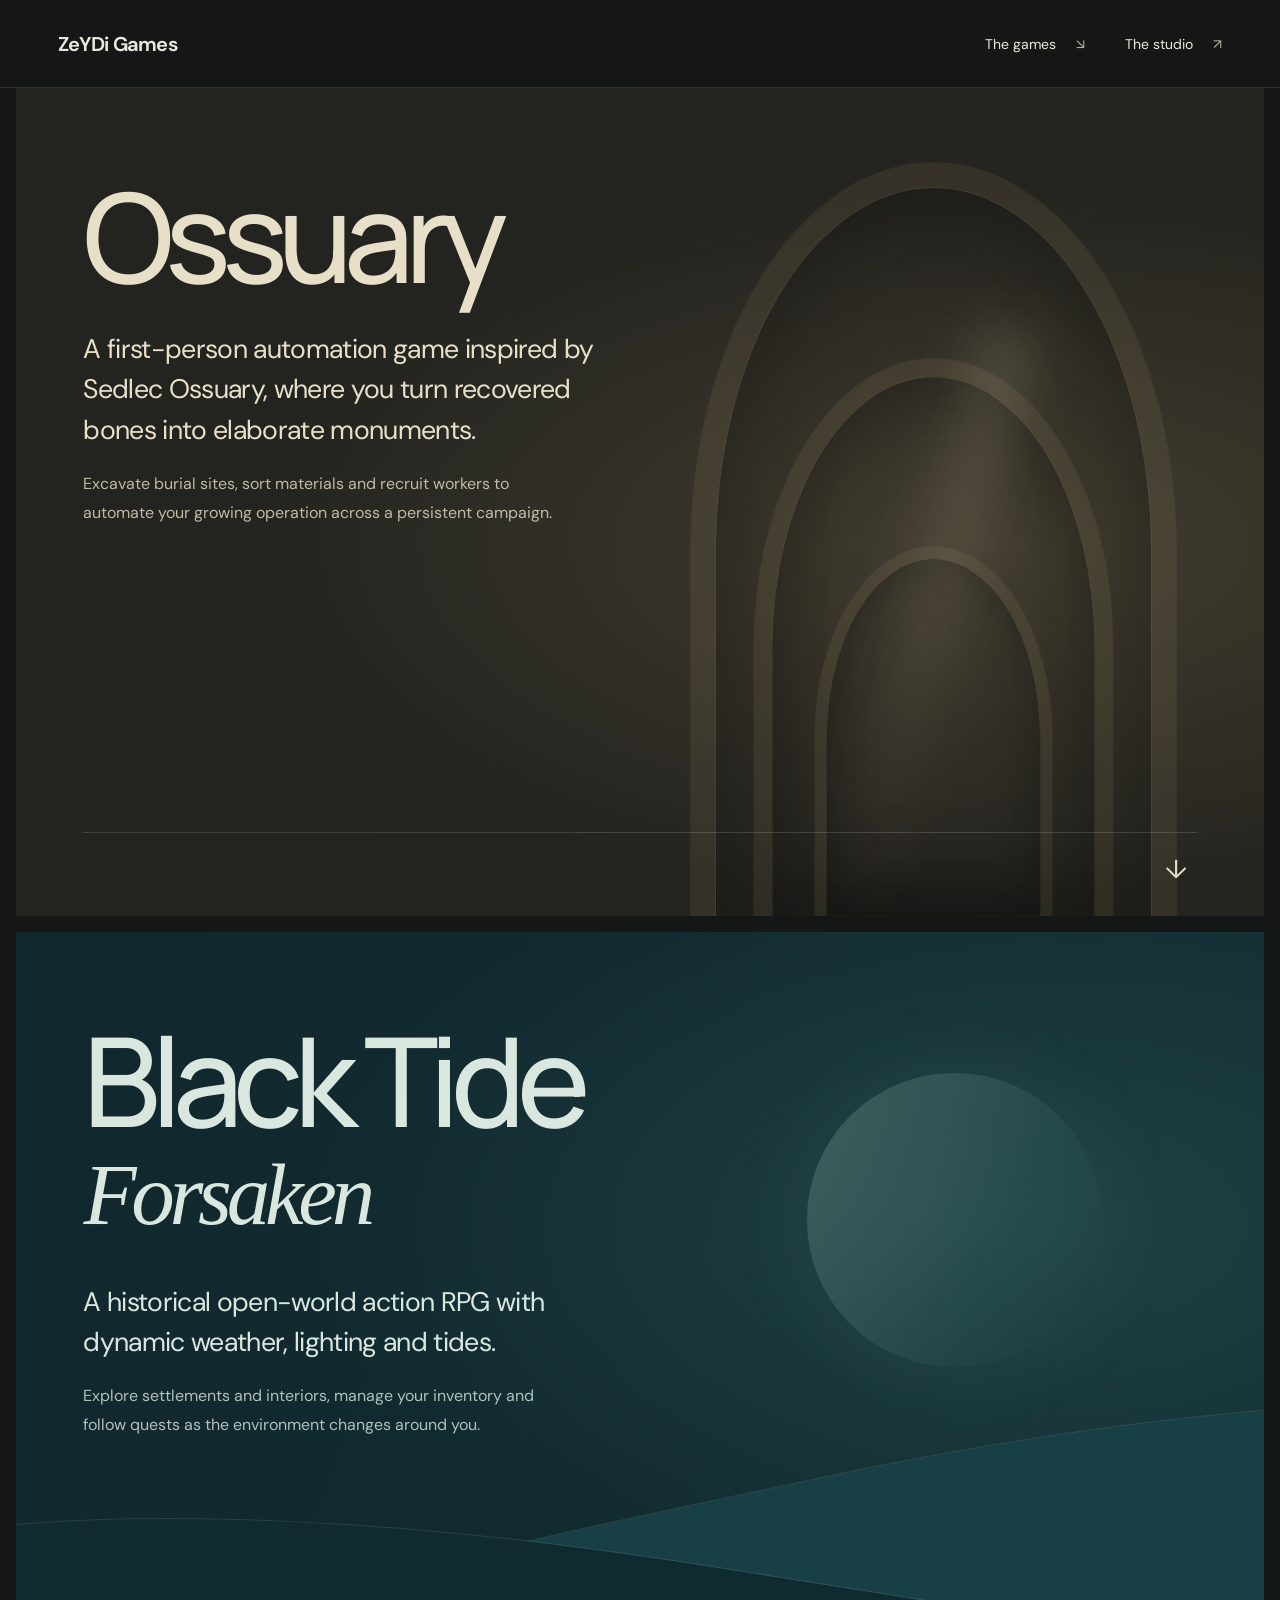
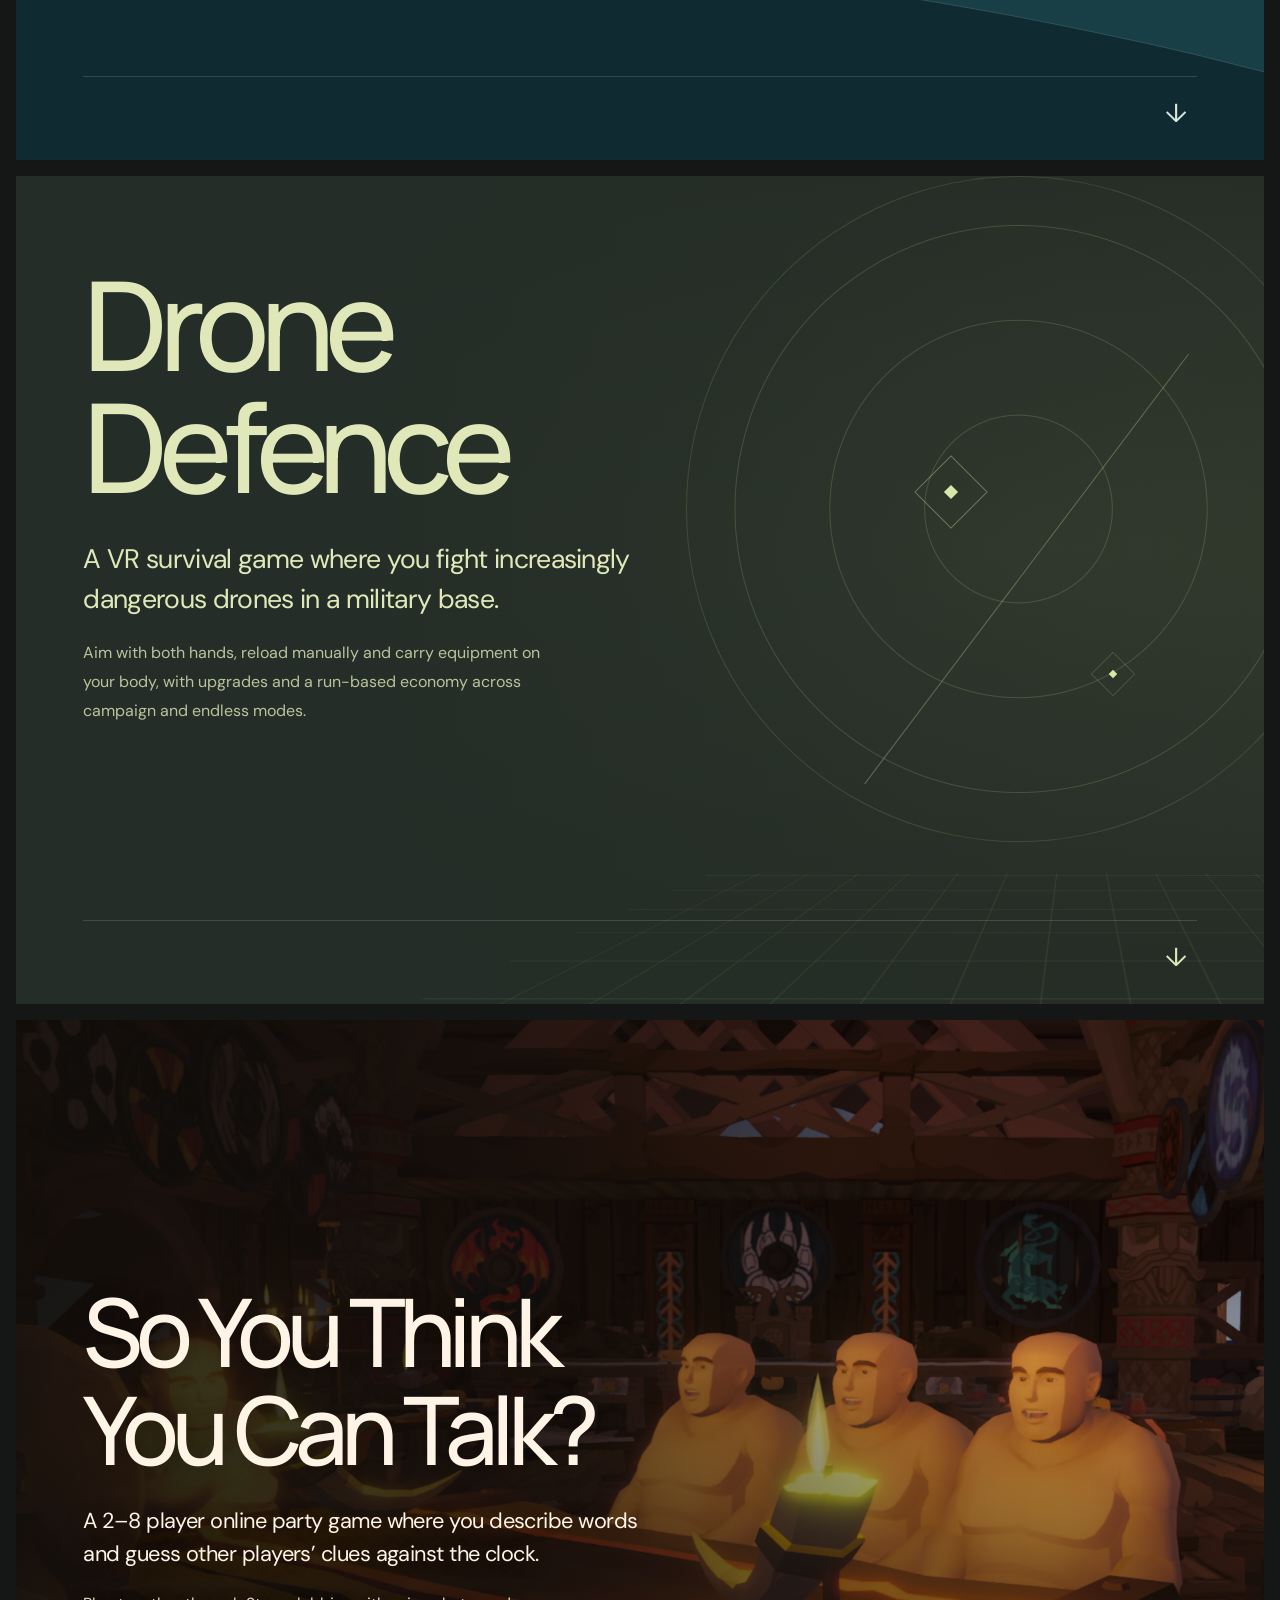
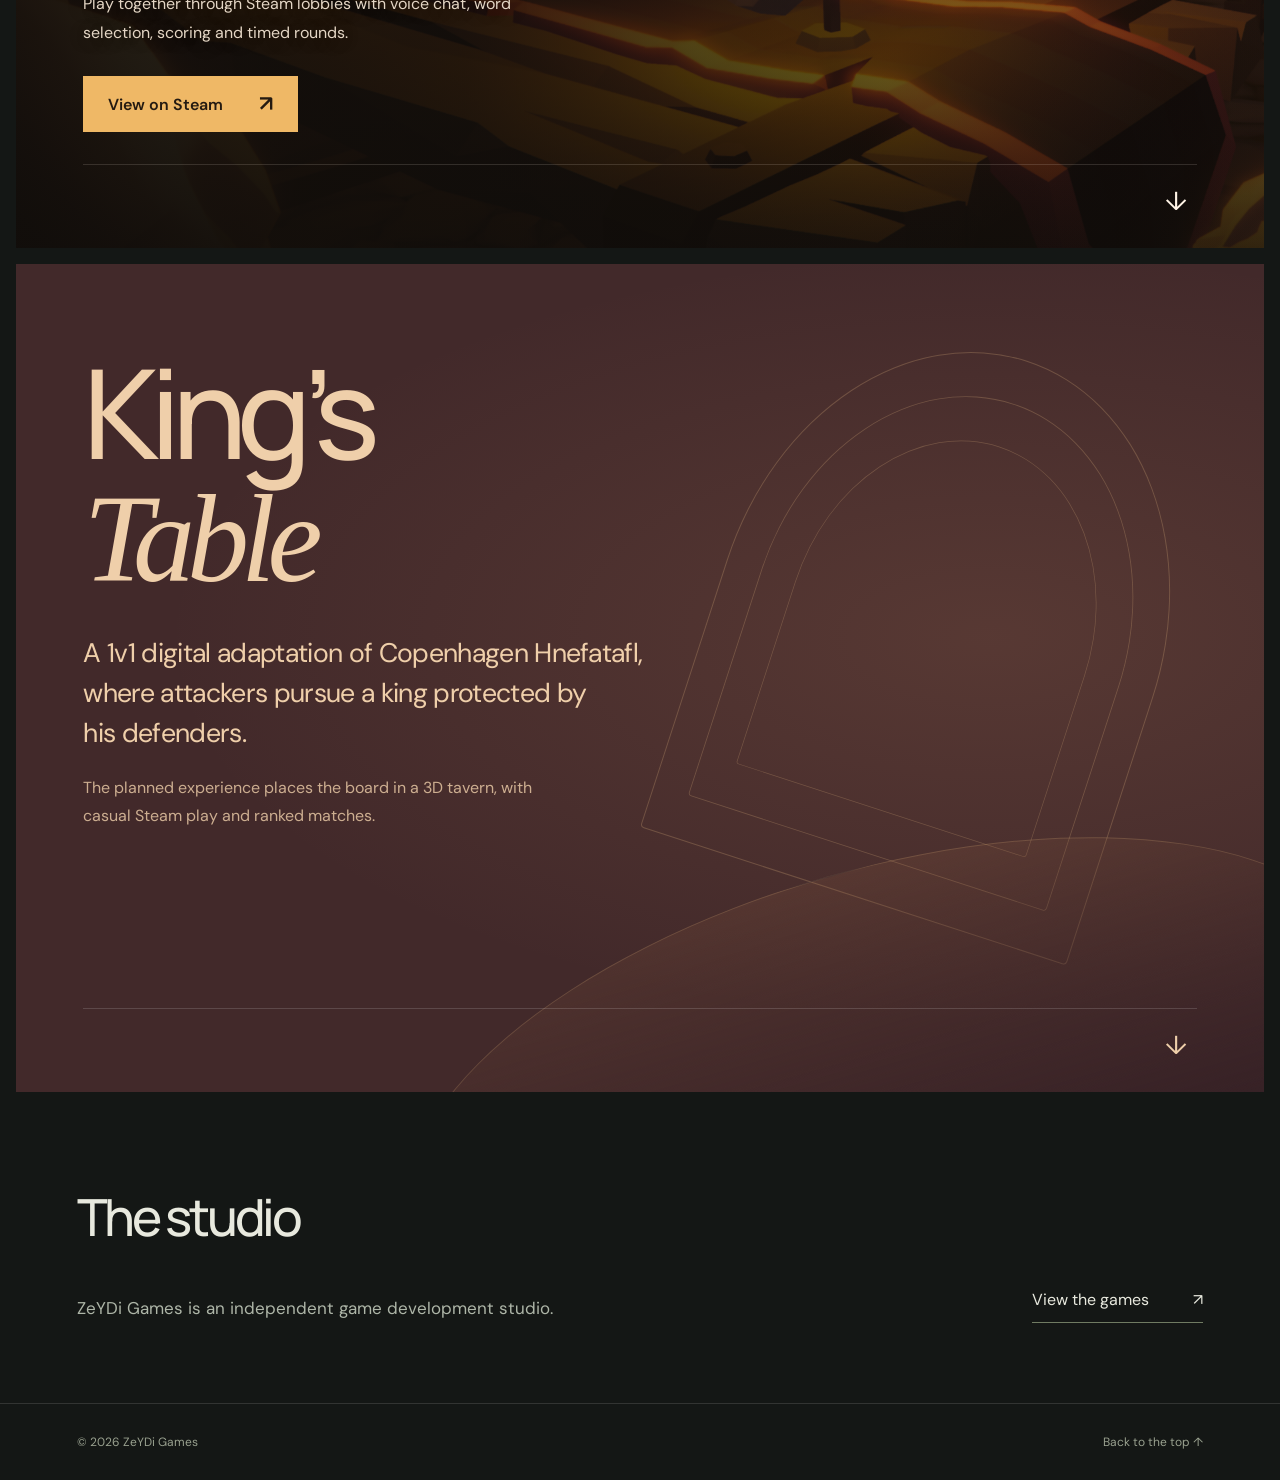
==== index.html @ cd0cc768 "Add ZeYDi Games studio website" ====
<!doctype html>
<html lang="en">
<head>
  <meta charset="utf-8">
  <meta name="viewport" content="width=device-width,initial-scale=1">
  <meta name="theme-color" content="#141715">
  <meta name="description" content="Games by ZeYDi Games: Ossuary, Black Tide: Forsaken, Drone Defence, So You Think You Can Talk? and King's Table.">
  <title>ZeYDi Games</title>
  <link rel="stylesheet" href="styles.css">
  <script src="script.js" defer></script>
</head>
<body>
  <a class="skip" href="#games">Skip to games</a>
  <header>
    <a class="studio" href="#" aria-label="ZeYDi Games home">ZeYDi Games</a>
    <nav aria-label="Main navigation">
      <a href="#games">The games <span aria-hidden="true">↘</span></a>
      <a href="#studio">The studio <span aria-hidden="true">↗</span></a>
    </nav>
  </header>
  <main>
    <h1 class="sr-only">Games by ZeYDi Games</h1>
    <div id="games" class="games">
      <section class="game ossuary" id="ossuary" aria-labelledby="ossuary-title">
        <div class="scene" aria-hidden="true">
          <div class="arch arch-one"></div><div class="arch arch-two"></div>
          <div class="arch arch-three"></div><div class="light"></div>
        </div>
        <div class="game-content">
          <h2 id="ossuary-title">Ossuary</h2>
          <p class="game-line">A first-person automation game inspired by Sedlec Ossuary, where you turn recovered bones into elaborate monuments.</p>
          <p class="description">Excavate burial sites, sort materials and recruit workers to automate your growing operation across a persistent campaign.</p>
        </div>
        <div class="panel-foot"><a href="#black-tide" aria-label="Next game: Black Tide Forsaken">↓</a></div>
      </section>
      <section class="game tide" id="black-tide" aria-labelledby="tide-title">
        <div class="scene" aria-hidden="true">
          <div class="moon"></div><div class="sea sea-back"></div><div class="sea sea-front"></div>
        </div>
        <div class="game-content">
          <h2 id="tide-title">Black Tide<span class="subtitle">Forsaken</span></h2>
          <p class="game-line">A historical open-world action RPG with dynamic weather, lighting and tides.</p>
          <p class="description">Explore settlements and interiors, manage your inventory and follow quests as the environment changes around you.</p>
        </div>
        <div class="panel-foot"><a href="#drone-defence" aria-label="Next game: Drone Defence">↓</a></div>
      </section>
      <section class="game drone" id="drone-defence" aria-labelledby="drone-title">
        <div class="scene" aria-hidden="true">
          <div class="radar"></div><div class="scan"></div>
          <div class="target target-one"></div><div class="target target-two"></div><div class="ground"></div>
        </div>
        <div class="game-content">
          <h2 id="drone-title">Drone<br>Defence</h2>
          <p class="game-line">A VR survival game where you fight increasingly dangerous drones in a military base.</p>
          <p class="description">Aim with both hands, reload manually and carry equipment on your body, with upgrades and a run-based economy across campaign and endless modes.</p>
        </div>
        <div class="panel-foot"><a href="#talk" aria-label="Next game: So You Think You Can Talk?">↓</a></div>
      </section>
      <section class="game talk" id="talk" aria-labelledby="talk-title">
        <div class="promo-art">
          <img src="assets/sytyct/library-hero.png" width="3840" height="1240" loading="lazy" decoding="async" alt="Players gathered around a candlelit table in a wooden tavern in So You Think You Can Talk?">
        </div>
        <div class="talk-details">
          <h2 id="talk-title">So You Think<br>You Can Talk?</h2>
          <div class="talk-copy">
            <p class="game-line">A 2–8 player online party game where you describe words and guess other players’ clues against the clock.</p>
            <p class="description">Play together through Steam lobbies with voice chat, word selection, scoring and timed rounds.</p>
            <a class="steam-link" href="https://store.steampowered.com/app/5370920/So_You_Think_You_Can_Talk/" target="_blank" rel="noopener noreferrer">View on Steam <span aria-hidden="true">↗</span><span class="sr-only"> (opens in a new tab)</span></a>
          </div>
        </div>
        <div class="panel-foot"><a href="#kings-table" aria-label="Next game: King's Table">↓</a></div>
      </section>
      <section class="game kings" id="kings-table" aria-labelledby="kings-title">
        <div class="scene" aria-hidden="true">
          <div class="table-ring ring-one"></div><div class="table-ring ring-two"></div>
          <div class="table-ring ring-three"></div><div class="table-plane"></div>
        </div>
        <div class="game-content">
          <h2 id="kings-title">King’s<br><em>Table</em></h2>
          <p class="game-line">A 1v1 digital adaptation of Copenhagen Hnefatafl, where attackers pursue a king protected by his defenders.</p>
          <p class="description">The planned experience places the board in a 3D tavern, with casual Steam play and ranked matches.</p>
        </div>
        <div class="panel-foot"><a href="#studio" aria-label="About ZeYDi Games">↓</a></div>
      </section>
    </div>
    <section class="about" id="studio" aria-labelledby="studio-title">
      <h2 id="studio-title">The studio</h2>
      <div class="about-bottom">
        <p>ZeYDi Games is an independent game development studio.</p>
        <a class="text-link" href="#games">View the games <span aria-hidden="true">↗</span></a>
      </div>
    </section>
  </main>
  <footer>
    <span>© <span id="year">2026</span> ZeYDi Games</span>
    <a href="#">Back to the top ↑</a>
  </footer>
</body>
</html>
---- styles.css ----
@import url('https://fonts.googleapis.com/css2?family=DM+Sans:wght@400;450;500;600;650;700&family=Manrope:wght@400;500;600;650;700;750;800&display=swap');
:root{color-scheme:dark;--paper:#e8e9de;--ink:#141715}
*{box-sizing:border-box}
html{scroll-behavior:smooth;scroll-padding-top:76px}
body{margin:0;background:var(--ink);color:var(--paper);font-family:'DM Sans',Arial,sans-serif;-webkit-font-smoothing:antialiased}
a{color:inherit;text-decoration:none}
a:focus-visible{outline:2px solid currentColor;outline-offset:8px}
::selection{background:#d6e79b;color:#141715}
.skip{position:fixed;top:-100px;left:20px;z-index:20;padding:16px;background:var(--paper);color:var(--ink)}
.skip:focus{top:12px}
header{height:88px;padding:0 4.5%;display:flex;align-items:center;justify-content:space-between;border-bottom:1px solid #ffffff1c;background:var(--ink);position:relative;z-index:5}
.studio{font-size:20px;font-weight:650;letter-spacing:-.8px}
nav{display:flex;gap:40px;font-size:14px}
nav span{margin-left:16px;color:#aeb5a1}
nav a:hover{color:#cfe09c}
h1,h2,p{margin:0}
em{font-family:Georgia,serif;font-weight:400;letter-spacing:-.065em}
.sr-only{position:absolute;width:1px;height:1px;padding:0;margin:-1px;overflow:hidden;clip-path:inset(50%);white-space:nowrap;border:0}
.games{margin:0 16px}
.game{min-height:740px;height:92svh;max-height:1120px;position:relative;overflow:hidden;margin-bottom:16px;padding:7% 5.4% 32px;isolation:isolate}
.game-content{position:relative;z-index:2;max-width:770px}
.game h2{font-family:Manrope,Arial,sans-serif;font-size:clamp(70px,9.7vw,162px);font-weight:500;line-height:.98;letter-spacing:-.075em}
.game-line{font-size:clamp(20px,2.1vw,30px);font-weight:400;line-height:1.5;letter-spacing:-.025em;max-width:560px;margin-top:32px;text-wrap:pretty}
.description{font-size:16px;line-height:1.8;max-width:480px;margin-top:20px;opacity:.8;text-wrap:pretty}
.panel-foot{position:absolute;bottom:30px;left:5.4%;right:5.4%;display:flex;align-items:center;justify-content:flex-end;z-index:3;border-top:1px solid #ffffff25;padding-top:19px;font-size:12px}
.panel-foot a{font-size:26px;padding:0 10px;transition:transform .2s}
.panel-foot a:hover{transform:translateY(4px)}
.scene{position:absolute;inset:0;z-index:-1;overflow:hidden}
.ossuary{background:#25241f;color:#e7dfc8}
.ossuary .scene{background:radial-gradient(ellipse at 78% 55%,#b9a37233,transparent 55%),linear-gradient(90deg,#23231f 15%,transparent)}
.arch{position:absolute;border:1px solid #cbb58a2c;border-bottom:0;border-radius:50% 50% 0 0;right:9%;bottom:0;width:35%;height:88%;box-shadow:0 0 0 24px #b9a37206,0 0 0 25px #b9a37216,inset 0 0 100px #0d100d70}
.arch-two{transform:scale(.74);transform-origin:bottom}
.arch-three{transform:scale(.49);transform-origin:bottom}
.light{position:absolute;right:24%;width:5%;top:28%;height:72%;background:linear-gradient(#e7d5a926,transparent);filter:blur(23px);transform:rotate(15deg)}
.tide{background:#122e34;color:#d9e7df}
.tide .scene{background:radial-gradient(ellipse at 80% 35%,#5c989133,transparent 50%),linear-gradient(110deg,#10272d,transparent)}
.subtitle{display:block;font-family:Georgia,serif;font-size:.7em;font-style:italic;font-weight:400;line-height:1.25;letter-spacing:-.06em}
.moon{width:23vw;height:23vw;border-radius:50%;position:absolute;right:13%;top:17%;background:linear-gradient(120deg,#93b7a750,#3b676540 65%,transparent);box-shadow:0 0 90px #80b1a217}
.sea{position:absolute;bottom:-20%;left:-20%;width:160%;height:52%;background:#173f45;border-radius:45% 45% 0 0;transform:rotate(-12deg);box-shadow:0 -1px #a5c9b825}
.sea-front{bottom:-30%;background:#102a31;transform:rotate(9deg)}
.drone{background:#252d26;color:#e0e8b9}
.drone .scene{background:linear-gradient(90deg,#242d27 22%,transparent),radial-gradient(ellipse at 80% 45%,#cbd48417,transparent 65%)}
.radar{width:52vw;height:52vw;position:absolute;right:-7%;top:0;border-radius:50%;background:repeating-radial-gradient(circle,transparent 0,transparent calc(20% - 1px),#c6da8830 20%,transparent calc(20% + 1px));border:1px solid #c6da8828}
.scan{position:absolute;right:19%;top:15%;height:65%;width:1px;background:#d7e8a350;transform:rotate(37deg)}
.target{position:absolute;width:52px;height:52px;border:1px solid #d9e7a95c;right:23%;top:35%;transform:rotate(45deg)}
.target:after{content:'';position:absolute;inset:20px;background:#d9e7a9}
.target-two{right:10%;top:57%;transform:rotate(45deg) scale(.6)}
.ground{position:absolute;bottom:-22%;left:40%;width:90%;height:55%;background:repeating-linear-gradient(0deg,transparent 0 54px,#adbb7e1a 55px 56px),repeating-linear-gradient(90deg,transparent 0 74px,#adbb7e1a 75px 76px);transform:perspective(350px) rotateX(55deg)}
.game.talk{display:flex;align-items:flex-end;background:#201a16;color:#fff4e6;height:auto;min-height:max(760px,92svh);max-height:none;padding:80px 5.4% 116px}
.promo-art{position:absolute;inset:0;z-index:0;background:#2b1d15;overflow:hidden;pointer-events:none}
.promo-art img{display:block;width:100%;height:100%;object-fit:cover;object-position:62% center}
.promo-art::after{content:'';position:absolute;inset:0;background:linear-gradient(90deg,#100d0ae6 0%,#100d0ab3 36%,#100d0a33 70%,#100d0a0d 100%),linear-gradient(0deg,#100d0ad9 0%,transparent 65%)}
.talk-details{position:relative;z-index:1;width:100%;max-width:740px;text-shadow:0 2px 24px #0005}
.talk h2{font-size:clamp(64px,7.4vw,122px);line-height:1.03}
.talk-copy{padding-top:0}
.talk .game-line{font-size:clamp(20px,1.7vw,27px);max-width:560px;margin-top:28px}
.talk .description{color:#e4d6c5;opacity:1}
.steam-link{display:inline-flex;align-items:center;justify-content:space-between;gap:36px;min-height:56px;margin-top:28px;padding:16px 24px;border:1px solid #efb866;background:#efb866;color:#241a11;font-size:16px;font-weight:600;text-shadow:none;transition:background .2s,border-color .2s}
.steam-link:hover{background:#f7c987;border-color:#f7c987}
.steam-link>span[aria-hidden]{font-size:22px;line-height:1}
.talk .panel-foot{border-color:#f2e5d326}
.kings{background:#42292a;color:#efcfaa}
.kings .scene{background:radial-gradient(ellipse at 78% 45%,#d3926926,transparent 60%)}
.table-ring{width:35vw;height:44vw;position:absolute;right:8%;top:10%;border:1px solid #e1b98040;border-radius:50% 50% 4px 4px;transform:rotate(18deg)}
.ring-two{transform:rotate(18deg) scale(.84)}
.ring-three{transform:rotate(18deg) scale(.68)}
.table-plane{position:absolute;bottom:-28%;right:-10%;width:80%;height:55%;border-radius:50%;background:linear-gradient(#a66e4925,#2d1b23);border:1px solid #e1b98030;transform:rotate(-16deg)}
.about{padding:80px 6%}
.about h2{font-family:Manrope,Arial,sans-serif;font-size:clamp(36px,4vw,56px);line-height:1.1;font-weight:500;letter-spacing:-.065em}
.about-bottom{display:flex;justify-content:space-between;align-items:flex-end;gap:40px;margin-top:45px}
.about p{max-width:490px;font-size:17px;line-height:1.8;color:#aeb6a8}
.text-link{font-size:16px;border-bottom:1px solid #707b62;padding-bottom:12px;white-space:nowrap}
.text-link span{margin-left:40px}
footer{border-top:1px solid #ffffff20;display:flex;justify-content:space-between;padding:30px 6%;font-size:12px;color:#99a18f}
footer a:hover{color:#e8e9de}
@media(min-width:1600px){.game-content{max-width:950px}
}
@media(max-width:760px){header{height:74px;padding:0 6%}
.studio{font-size:18px}
nav{gap:22px;font-size:12px}
nav span{display:none}
.games{margin:0 8px}
.game{padding:65px 7% 28px;min-height:700px;height:90svh;margin-bottom:8px}
.game h2{font-size:clamp(65px,13vw,100px)}
.game .game-line{font-size:22px;max-width:440px;margin-top:28px}
.panel-foot{left:7%;right:7%;bottom:25px}
.scene{opacity:.65}
.arch{width:65%;right:-8%;height:65%}
.moon{width:55vw;height:55vw;right:-8%;top:43%}
.radar{width:95vw;height:95vw;top:36%;right:-33%}
.target{top:68%;right:16%}
.target-two{top:81%;right:40%}
.game.talk{min-height:max(820px,100svh);padding:240px 7% 108px}
.promo-art img{object-position:64% center}
.promo-art::after{background:linear-gradient(0deg,#100d0af5 0%,#100d0adb 44%,#100d0a60 77%,#100d0a1a 100%)}
.talk h2{font-size:clamp(44px,9.6vw,72px)}
.game.talk .game-line{font-size:22px;margin-top:24px}
.steam-link{width:100%;max-width:360px}
.table-ring{width:68vw;height:80vw;top:42%;right:-10%}
.about{padding:85px 7% 70px}
.about-bottom{display:block;margin-top:30px}
.about p{font-size:15px}
.text-link{display:inline-block;margin-top:35px}
footer{padding:25px 7%;gap:24px;flex-wrap:wrap}
}
@media(prefers-reduced-motion:reduce){html{scroll-behavior:auto}
*{transition:none!important}
}
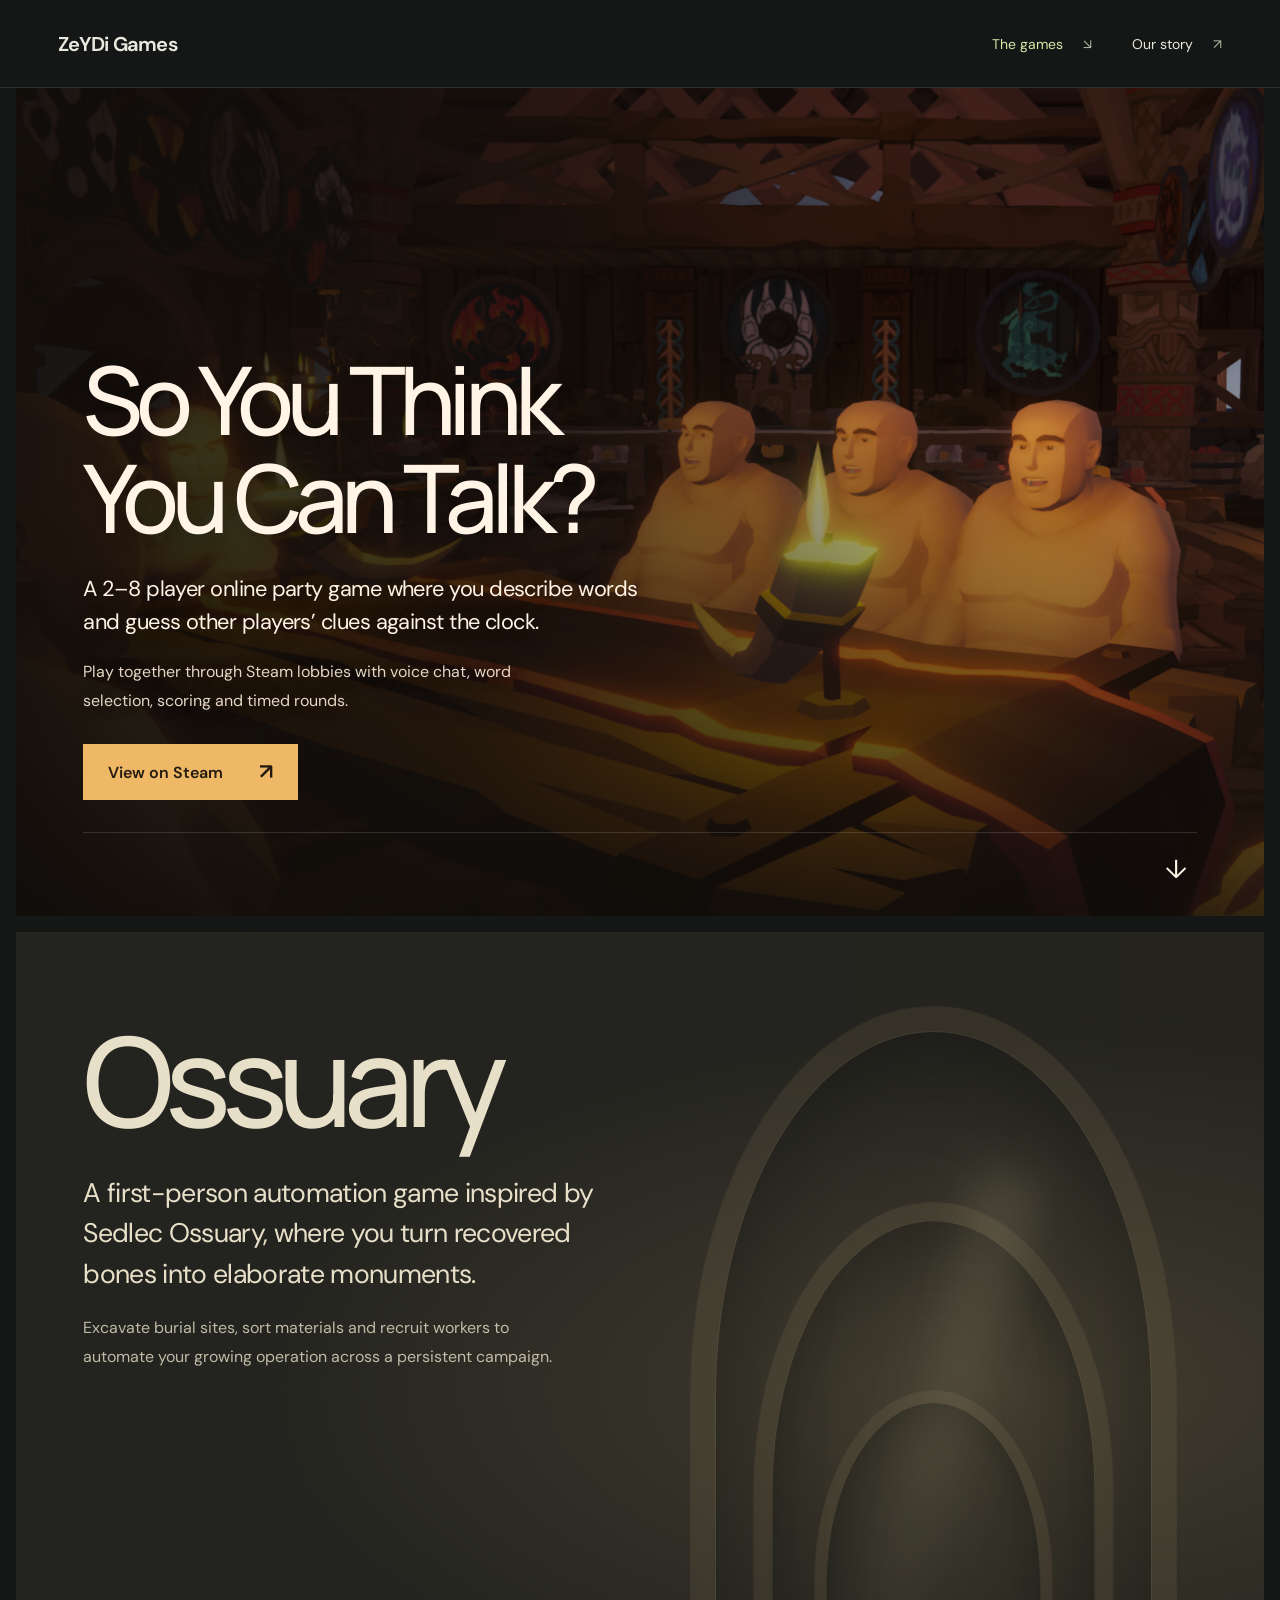
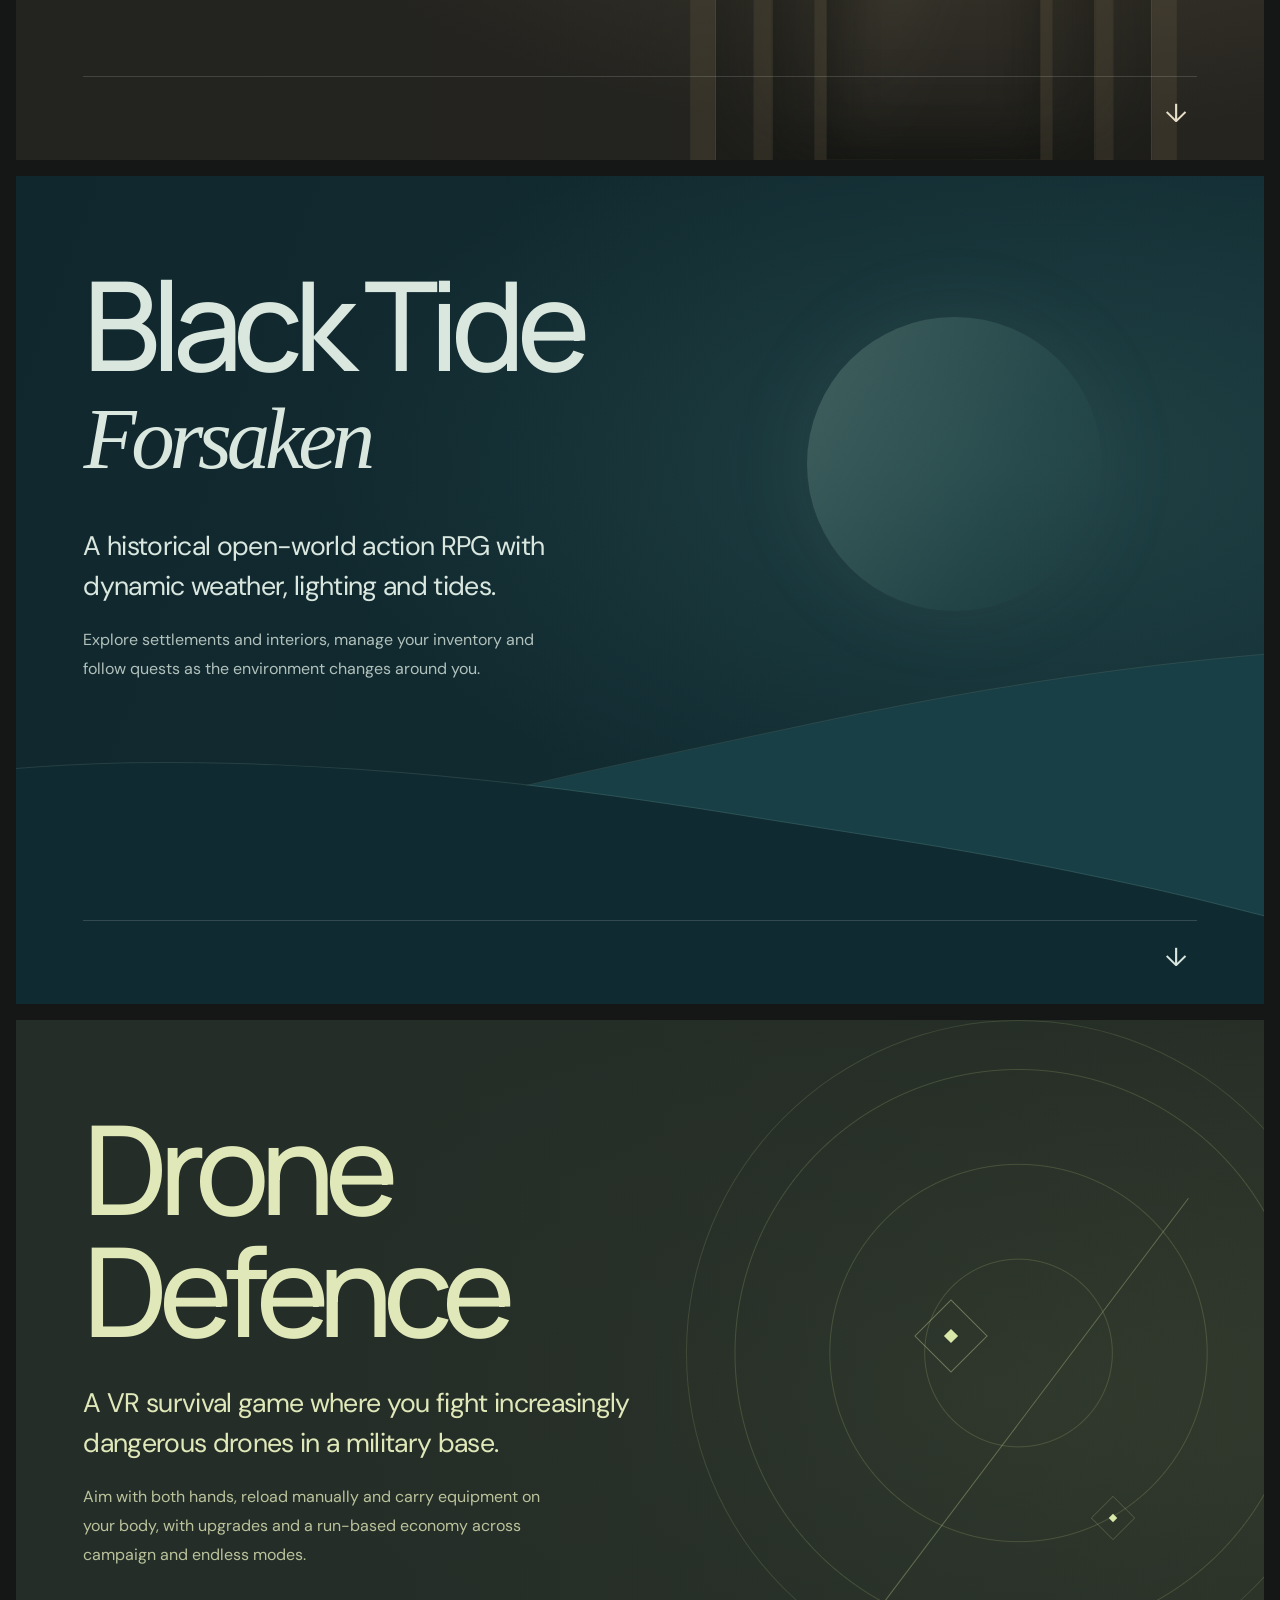
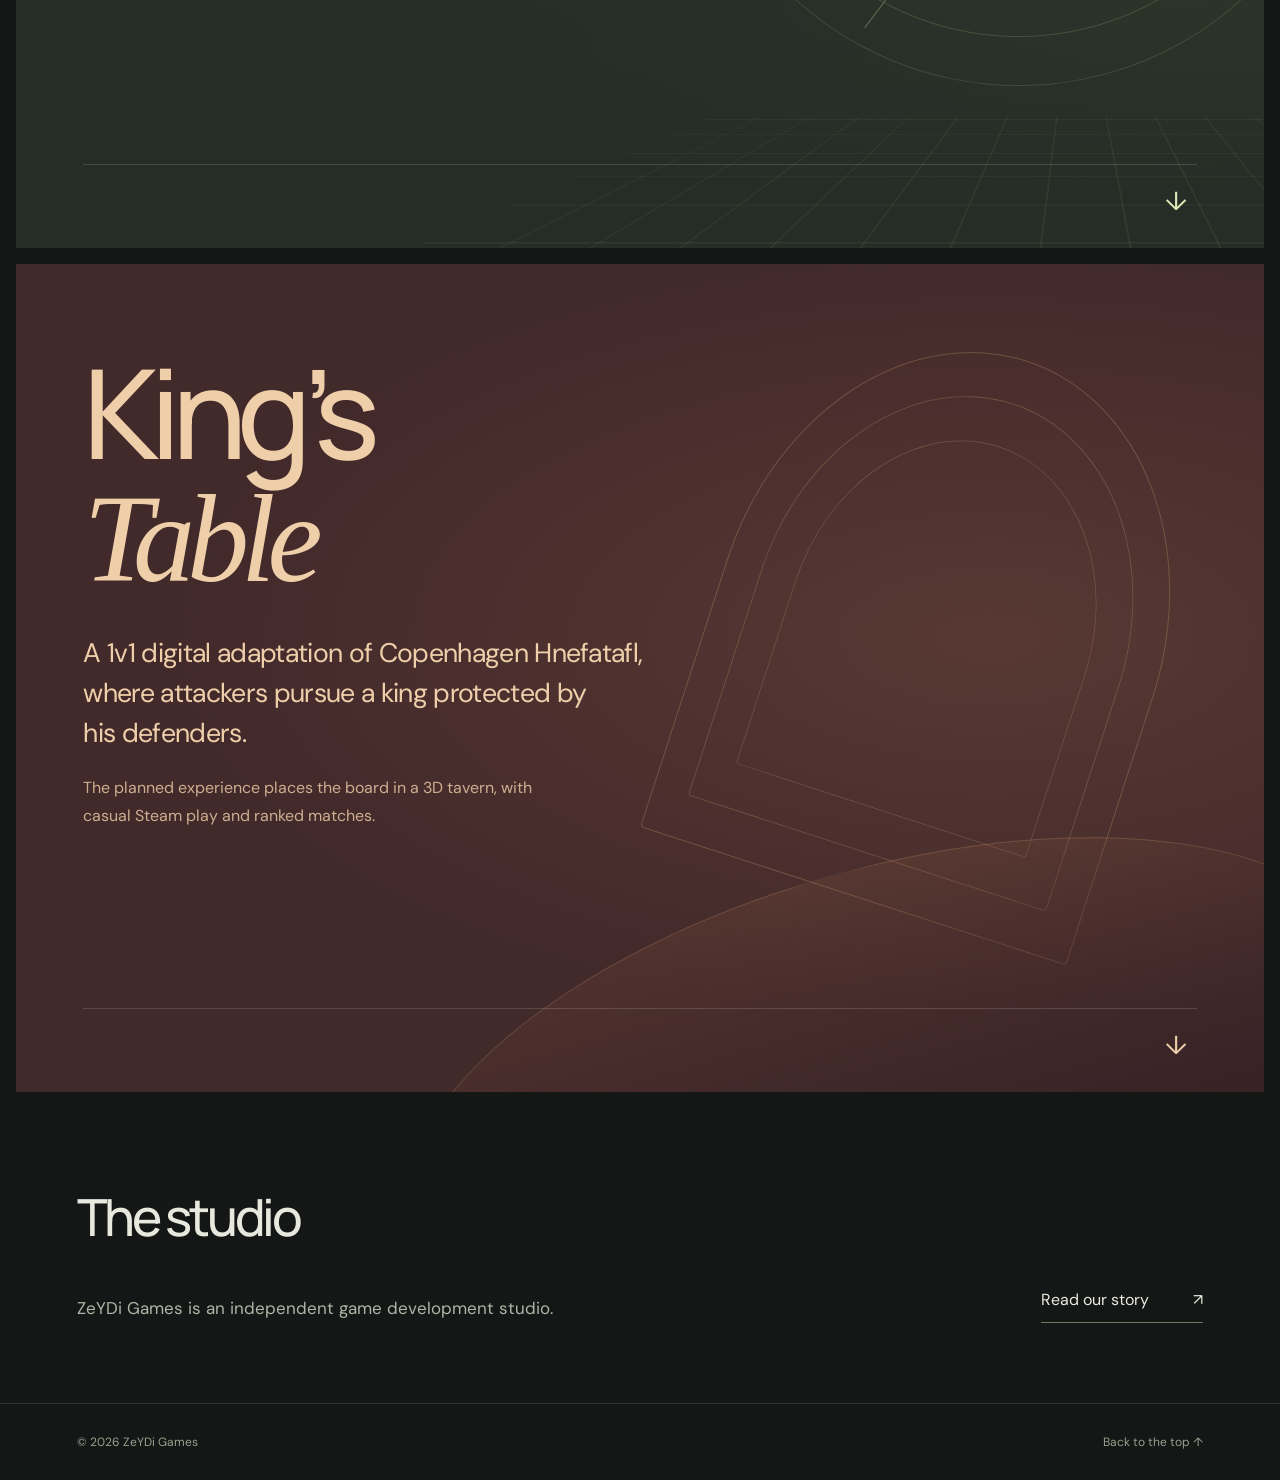
==== commit 3691d93f: "Feature So You Think You Can Talk first and add studio story" ====
--- a/index.html
+++ b/index.html
@@ -14,13 +14,27 @@
   <header>
     <a class="studio" href="#" aria-label="ZeYDi Games home">ZeYDi Games</a>
     <nav aria-label="Main navigation">
-      <a href="#games">The games <span aria-hidden="true">↘</span></a>
-      <a href="#studio">The studio <span aria-hidden="true">↗</span></a>
+      <a href="#games" aria-current="page">The games <span aria-hidden="true">↘</span></a>
+      <a href="story.html">Our story <span aria-hidden="true">↗</span></a>
     </nav>
   </header>
   <main>
     <h1 class="sr-only">Games by ZeYDi Games</h1>
     <div id="games" class="games">
+      <section class="game talk" id="talk" aria-labelledby="talk-title">
+        <div class="promo-art">
+          <img src="assets/sytyct/library-hero.png" width="3840" height="1240" loading="eager" fetchpriority="high" decoding="async" alt="Players gathered around a candlelit table in a wooden tavern in So You Think You Can Talk?">
+        </div>
+        <div class="talk-details">
+          <h2 id="talk-title">So You Think<br>You Can Talk?</h2>
+          <div class="talk-copy">
+            <p class="game-line">A 2–8 player online party game where you describe words and guess other players’ clues against the clock.</p>
+            <p class="description">Play together through Steam lobbies with voice chat, word selection, scoring and timed rounds.</p>
+            <a class="steam-link" href="https://store.steampowered.com/app/5370920/So_You_Think_You_Can_Talk/" target="_blank" rel="noopener noreferrer">View on Steam <span aria-hidden="true">↗</span><span class="sr-only"> (opens in a new tab)</span></a>
+          </div>
+        </div>
+        <div class="panel-foot"><a href="#ossuary" aria-label="Next game: Ossuary">↓</a></div>
+      </section>
       <section class="game ossuary" id="ossuary" aria-labelledby="ossuary-title">
         <div class="scene" aria-hidden="true">
           <div class="arch arch-one"></div><div class="arch arch-two"></div>
@@ -54,20 +68,6 @@
           <p class="game-line">A VR survival game where you fight increasingly dangerous drones in a military base.</p>
           <p class="description">Aim with both hands, reload manually and carry equipment on your body, with upgrades and a run-based economy across campaign and endless modes.</p>
         </div>
-        <div class="panel-foot"><a href="#talk" aria-label="Next game: So You Think You Can Talk?">↓</a></div>
-      </section>
-      <section class="game talk" id="talk" aria-labelledby="talk-title">
-        <div class="promo-art">
-          <img src="assets/sytyct/library-hero.png" width="3840" height="1240" loading="lazy" decoding="async" alt="Players gathered around a candlelit table in a wooden tavern in So You Think You Can Talk?">
-        </div>
-        <div class="talk-details">
-          <h2 id="talk-title">So You Think<br>You Can Talk?</h2>
-          <div class="talk-copy">
-            <p class="game-line">A 2–8 player online party game where you describe words and guess other players’ clues against the clock.</p>
-            <p class="description">Play together through Steam lobbies with voice chat, word selection, scoring and timed rounds.</p>
-            <a class="steam-link" href="https://store.steampowered.com/app/5370920/So_You_Think_You_Can_Talk/" target="_blank" rel="noopener noreferrer">View on Steam <span aria-hidden="true">↗</span><span class="sr-only"> (opens in a new tab)</span></a>
-          </div>
-        </div>
         <div class="panel-foot"><a href="#kings-table" aria-label="Next game: King's Table">↓</a></div>
       </section>
       <section class="game kings" id="kings-table" aria-labelledby="kings-title">
@@ -87,7 +87,7 @@
       <h2 id="studio-title">The studio</h2>
       <div class="about-bottom">
         <p>ZeYDi Games is an independent game development studio.</p>
-        <a class="text-link" href="#games">View the games <span aria-hidden="true">↗</span></a>
+        <a class="text-link" href="story.html">Read our story <span aria-hidden="true">↗</span></a>
       </div>
     </section>
   </main>
--- a/styles.css
+++ b/styles.css
@@ -13,6 +13,7 @@
 nav{display:flex;gap:40px;font-size:14px}
 nav span{margin-left:16px;color:#aeb5a1}
 nav a:hover{color:#cfe09c}
+nav a[aria-current="page"]{color:#d9e7a9}
 h1,h2,p{margin:0}
 em{font-family:Georgia,serif;font-weight:400;letter-spacing:-.065em}
 .sr-only{position:absolute;width:1px;height:1px;padding:0;margin:-1px;overflow:hidden;clip-path:inset(50%);white-space:nowrap;border:0}
@@ -73,6 +74,24 @@
 .text-link span{margin-left:40px}
 footer{border-top:1px solid #ffffff20;display:flex;justify-content:space-between;padding:30px 6%;font-size:12px;color:#99a18f}
 footer a:hover{color:#e8e9de}
+.story-page{background:var(--paper);color:#252a23}
+.story-page header{color:var(--paper)}
+.story-intro{display:grid;grid-template-columns:1.15fr 1fr;align-items:end;gap:64px;padding:100px 6% 92px}
+.story-intro h1{font-family:Manrope,Arial,sans-serif;font-size:clamp(80px,10vw,170px);font-weight:500;line-height:1.04;letter-spacing:-.075em}
+.story-intro em{color:#66714d}
+.story-intro>p{max-width:490px;font-size:clamp(20px,2vw,28px);line-height:1.6;letter-spacing:-.025em;padding-bottom:8px;text-wrap:pretty}
+.story-art{margin:0 16px;background:#2b1d15;overflow:hidden}
+.story-art img{display:block;width:100%;height:clamp(260px,34vw,580px);object-fit:cover;object-position:center}
+.story-body{padding:72px 6% 40px}
+.story-chapter{display:grid;grid-template-columns:1.15fr 1fr;gap:64px;border-top:1px solid #252a232b;padding:64px 0}
+.story-chapter h2{max-width:390px;font-family:Manrope,Arial,sans-serif;font-size:clamp(30px,3vw,46px);font-weight:500;line-height:1.2;letter-spacing:-.055em;text-wrap:balance}
+.story-prose{max-width:650px;font-size:19px;line-height:1.85;color:#50574b;text-wrap:pretty}
+.story-prose p+p{margin-top:24px}
+.story-prose a{color:#252a23;text-decoration:underline;text-decoration-color:#8c987d;text-underline-offset:4px;text-decoration-thickness:1px}
+.story-prose a:hover{text-decoration-color:currentColor}
+.story-outro{display:flex;justify-content:space-between;align-items:center;gap:40px;padding:88px 6%;background:var(--ink);color:var(--paper)}
+.story-outro h2{font-family:Manrope,Arial,sans-serif;font-size:clamp(48px,6vw,90px);font-weight:500;line-height:1.1;letter-spacing:-.065em}
+.story-page footer{background:var(--ink);color:#99a18f;border-color:#ffffff20}
 @media(min-width:1600px){.game-content{max-width:950px}
 }
 @media(max-width:760px){header{height:74px;padding:0 6%}
@@ -102,6 +121,16 @@
 .about p{font-size:15px}
 .text-link{display:inline-block;margin-top:35px}
 footer{padding:25px 7%;gap:24px;flex-wrap:wrap}
+.story-intro{grid-template-columns:1fr;gap:30px;padding:64px 7% 56px}
+.story-intro h1{font-size:clamp(64px,14vw,100px)}
+.story-intro>p{font-size:21px;padding-bottom:0}
+.story-art{margin:0 8px}
+.story-art img{height:320px;object-position:58% center}
+.story-body{padding:48px 7% 16px}
+.story-chapter{grid-template-columns:1fr;gap:24px;padding:40px 0}
+.story-prose{font-size:17px}
+.story-outro{display:block;padding:64px 7%}
+.story-outro .text-link{margin-top:28px}
 }
 @media(prefers-reduced-motion:reduce){html{scroll-behavior:auto}
 *{transition:none!important}
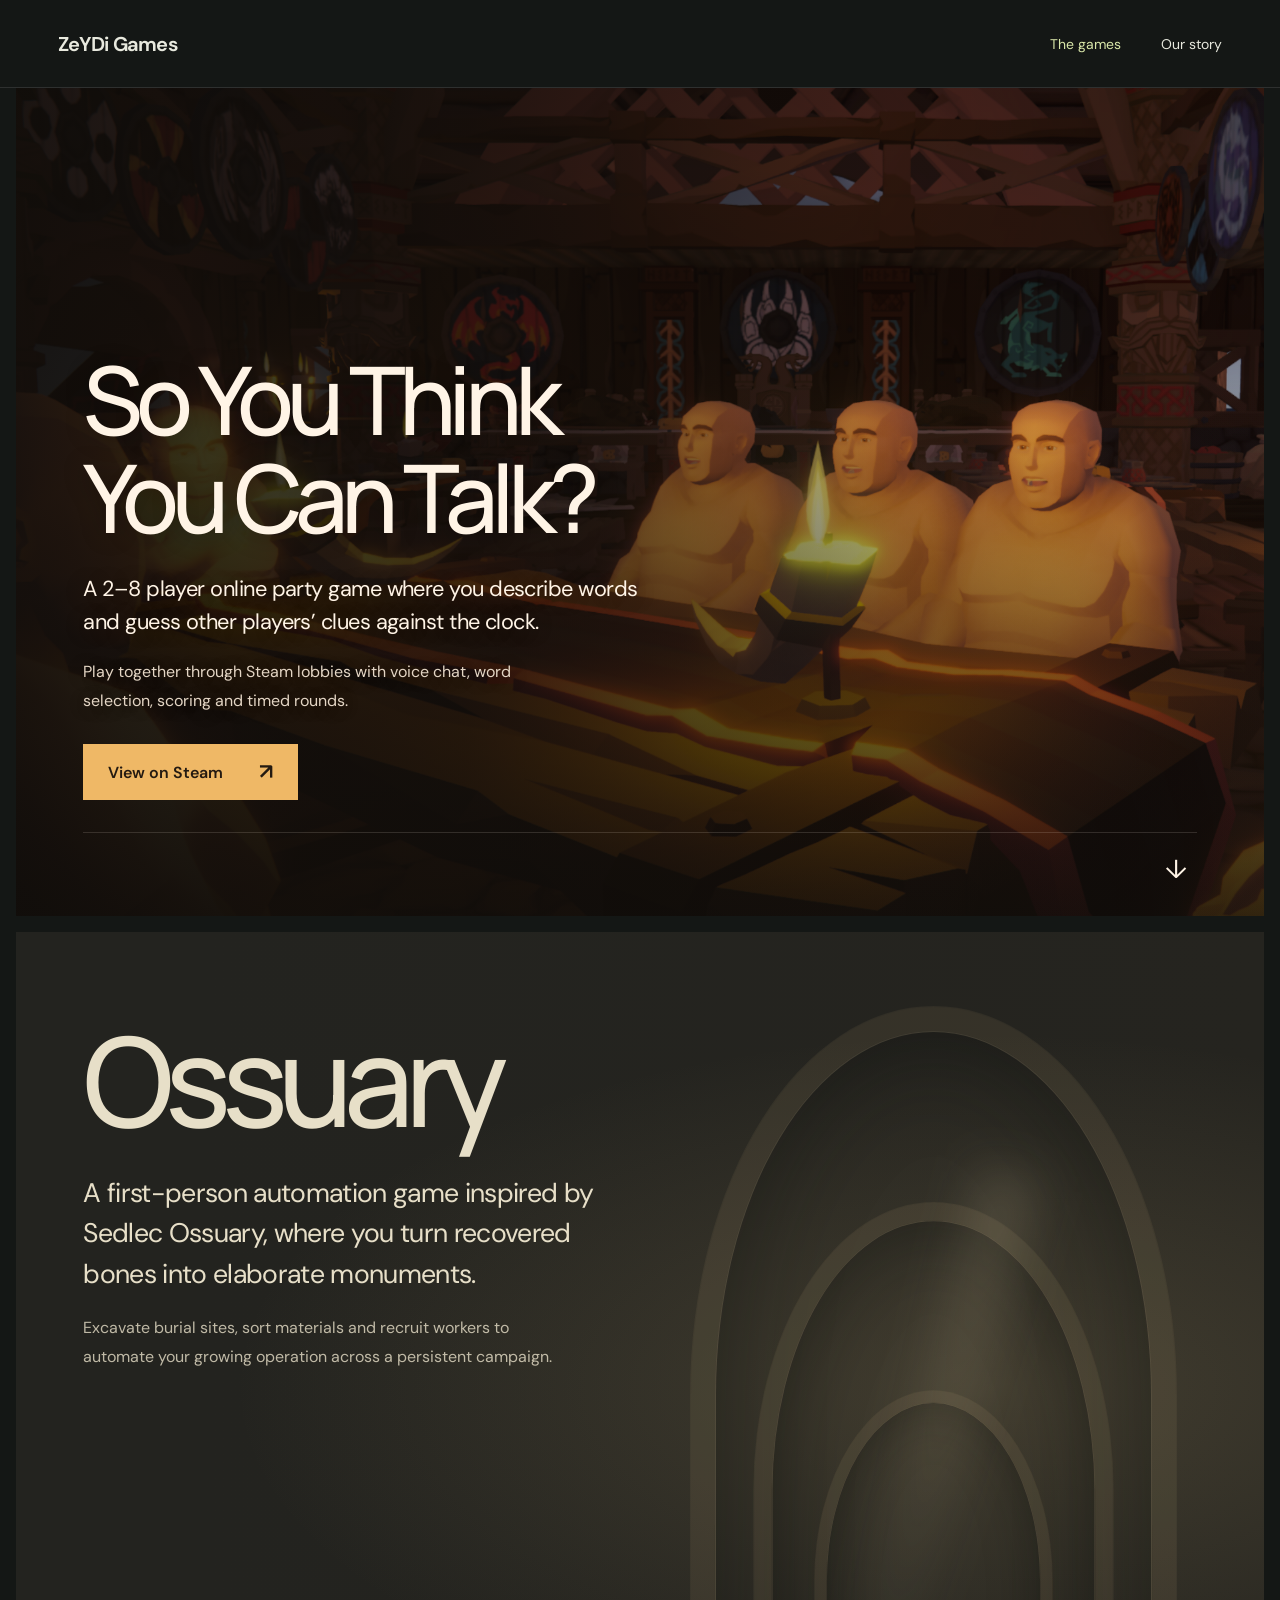
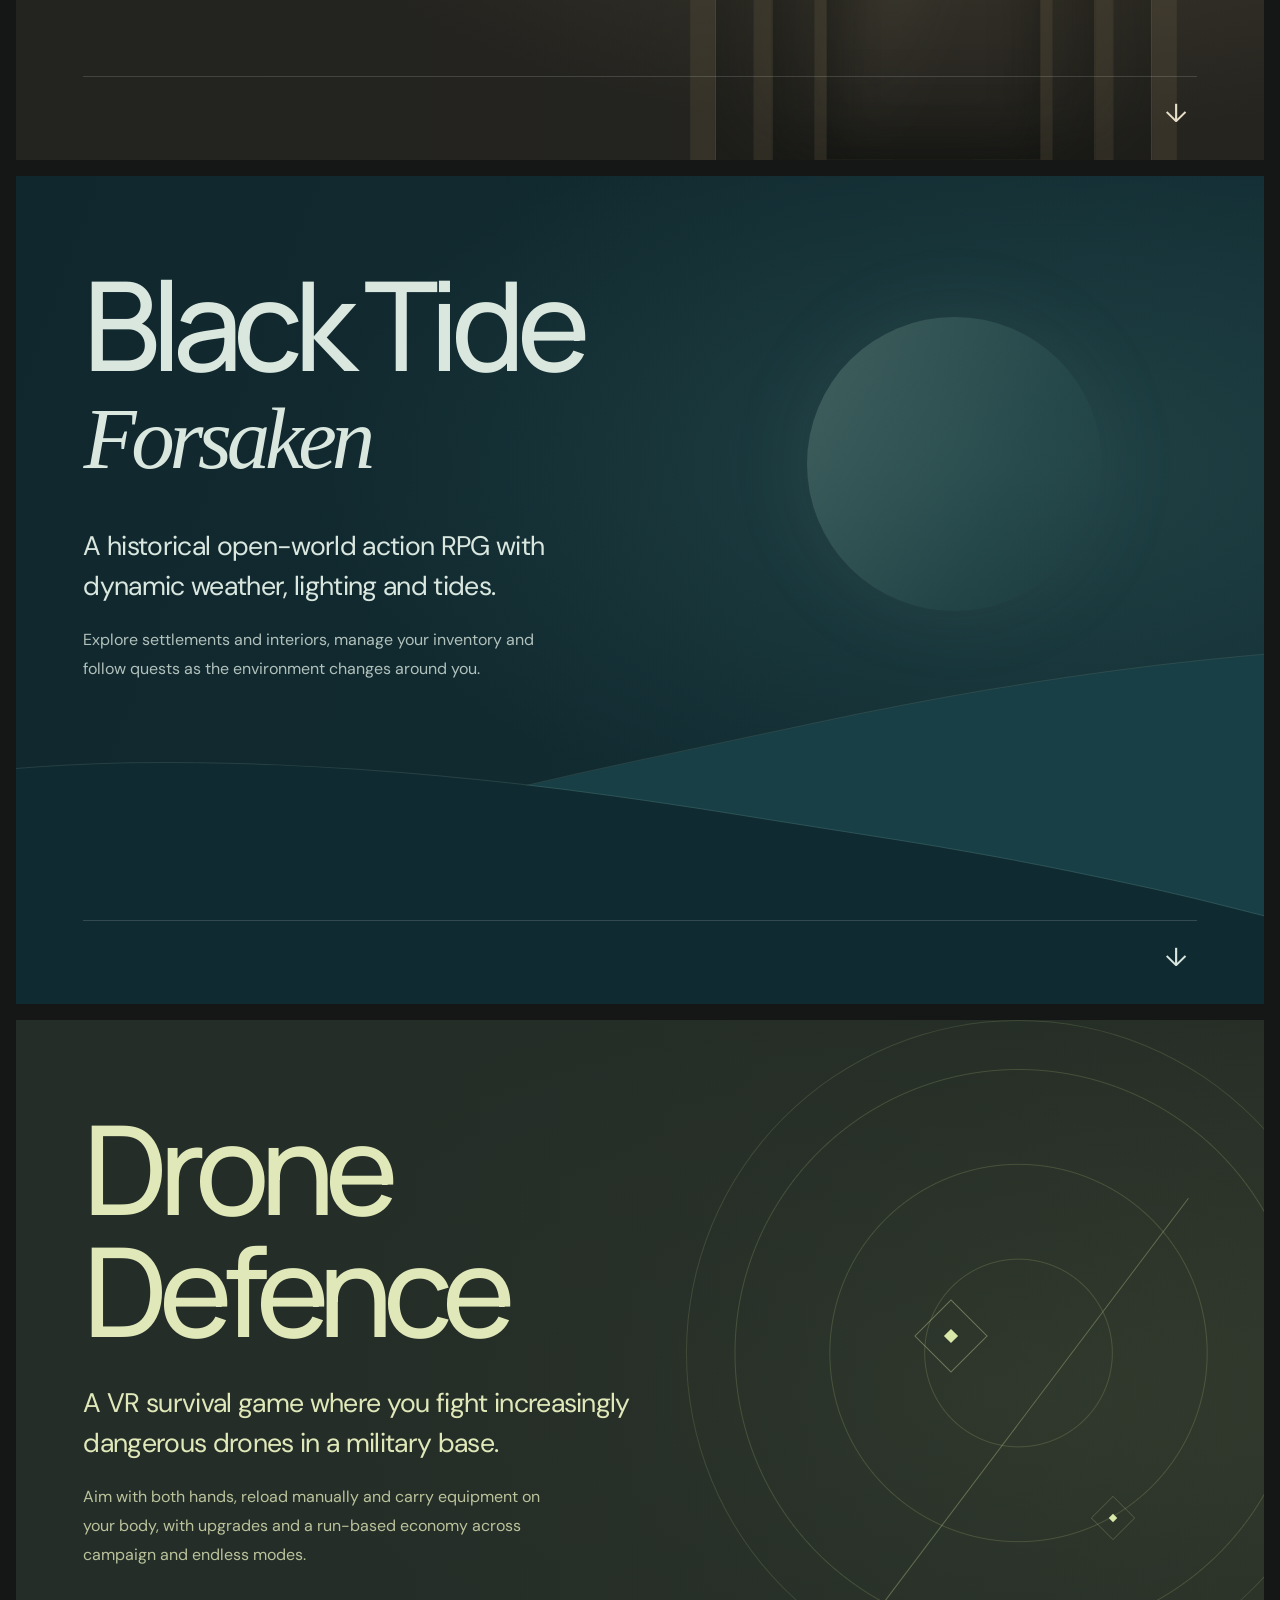
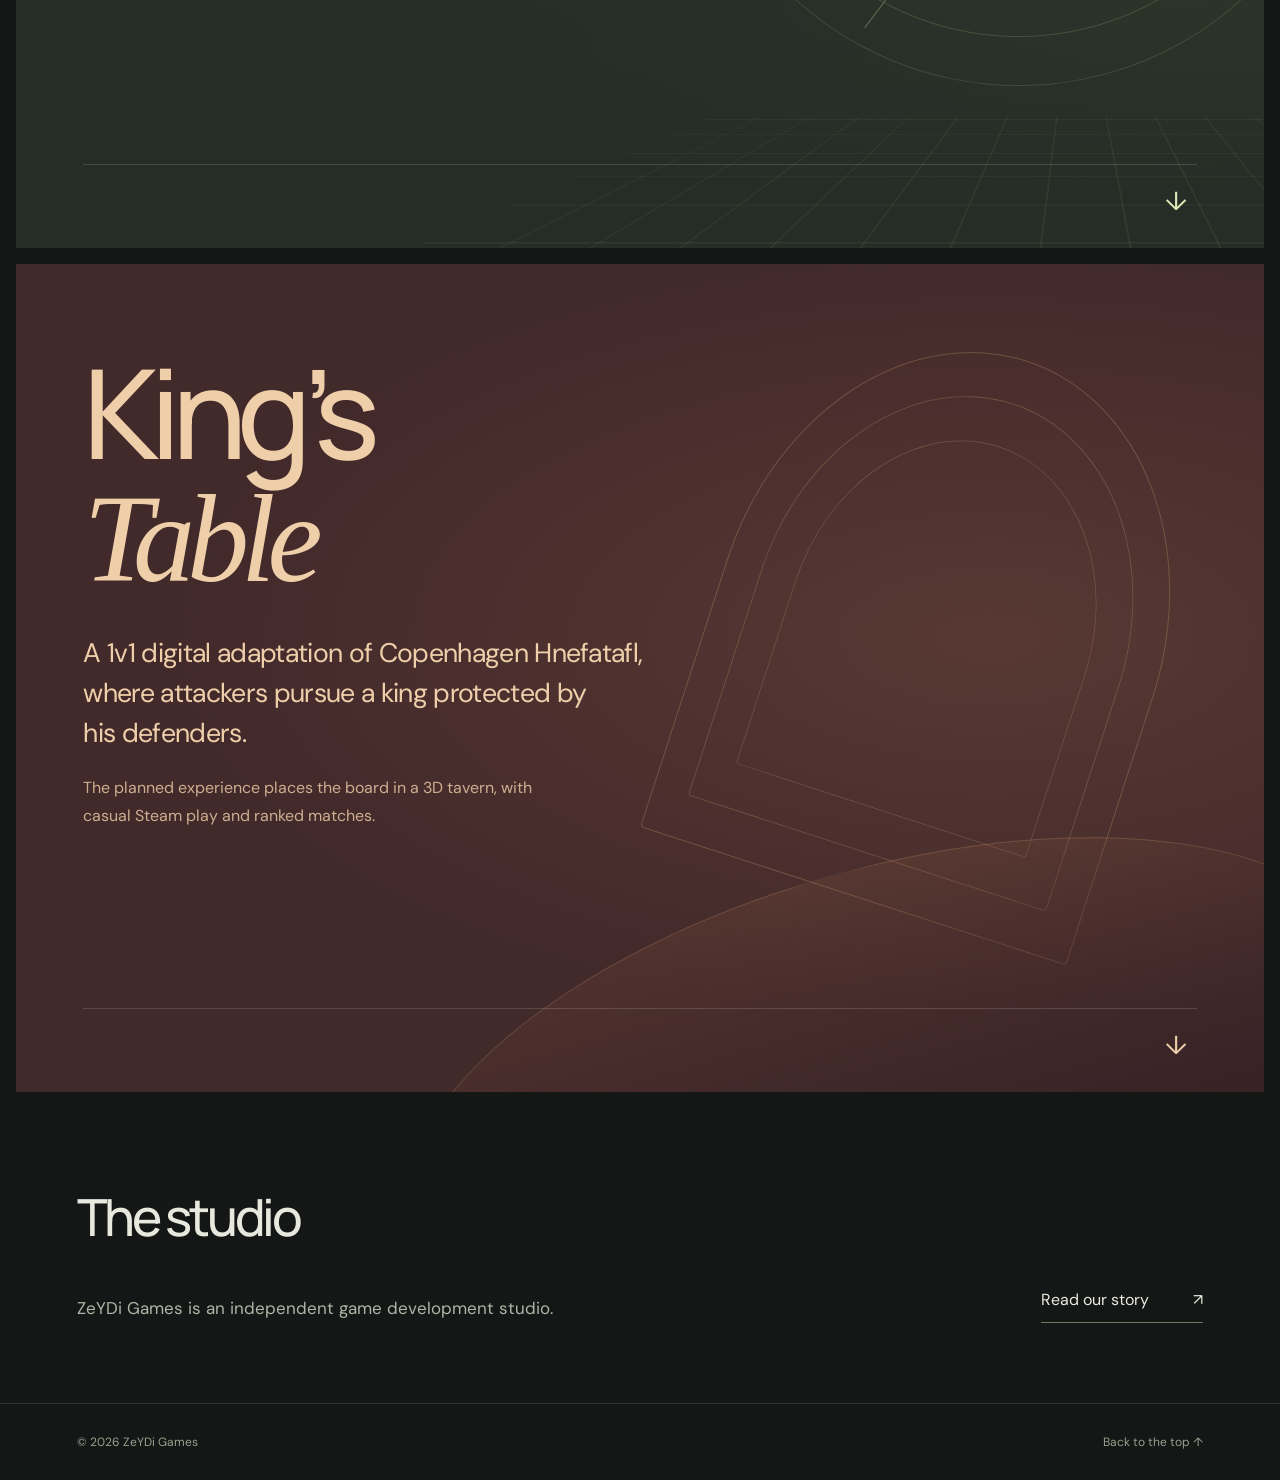
==== commit b8c42ab2: "Centre the studio story over a faded game collage" ====
--- a/index.html
+++ b/index.html
@@ -14,8 +14,8 @@
   <header>
     <a class="studio" href="#" aria-label="ZeYDi Games home">ZeYDi Games</a>
     <nav aria-label="Main navigation">
-      <a href="#games" aria-current="page">The games <span aria-hidden="true">↘</span></a>
-      <a href="story.html">Our story <span aria-hidden="true">↗</span></a>
+      <a href="#games" aria-current="page">The games</a>
+      <a href="story.html">Our story</a>
     </nav>
   </header>
   <main>
--- a/styles.css
+++ b/styles.css
@@ -11,7 +11,6 @@
 header{height:88px;padding:0 4.5%;display:flex;align-items:center;justify-content:space-between;border-bottom:1px solid #ffffff1c;background:var(--ink);position:relative;z-index:5}
 .studio{font-size:20px;font-weight:650;letter-spacing:-.8px}
 nav{display:flex;gap:40px;font-size:14px}
-nav span{margin-left:16px;color:#aeb5a1}
 nav a:hover{color:#cfe09c}
 nav a[aria-current="page"]{color:#d9e7a9}
 h1,h2,p{margin:0}
@@ -74,30 +73,39 @@
 .text-link span{margin-left:40px}
 footer{border-top:1px solid #ffffff20;display:flex;justify-content:space-between;padding:30px 6%;font-size:12px;color:#99a18f}
 footer a:hover{color:#e8e9de}
-.story-page{background:var(--paper);color:#252a23}
-.story-page header{color:var(--paper)}
-.story-intro{display:grid;grid-template-columns:1.15fr 1fr;align-items:end;gap:64px;padding:100px 6% 92px}
-.story-intro h1{font-family:Manrope,Arial,sans-serif;font-size:clamp(80px,10vw,170px);font-weight:500;line-height:1.04;letter-spacing:-.075em}
-.story-intro em{color:#66714d}
-.story-intro>p{max-width:490px;font-size:clamp(20px,2vw,28px);line-height:1.6;letter-spacing:-.025em;padding-bottom:8px;text-wrap:pretty}
-.story-art{margin:0 16px;background:#2b1d15;overflow:hidden}
-.story-art img{display:block;width:100%;height:clamp(260px,34vw,580px);object-fit:cover;object-position:center}
-.story-body{padding:72px 6% 40px}
-.story-chapter{display:grid;grid-template-columns:1.15fr 1fr;gap:64px;border-top:1px solid #252a232b;padding:64px 0}
-.story-chapter h2{max-width:390px;font-family:Manrope,Arial,sans-serif;font-size:clamp(30px,3vw,46px);font-weight:500;line-height:1.2;letter-spacing:-.055em;text-wrap:balance}
-.story-prose{max-width:650px;font-size:19px;line-height:1.85;color:#50574b;text-wrap:pretty}
-.story-prose p+p{margin-top:24px}
-.story-prose a{color:#252a23;text-decoration:underline;text-decoration-color:#8c987d;text-underline-offset:4px;text-decoration-thickness:1px}
+.story-page{background:#10130f;color:var(--paper)}
+.story-stage{position:relative;isolation:isolate;overflow:hidden;min-height:calc(100svh - 88px)}
+.story-collage{position:absolute;inset:0;z-index:0;display:grid;grid-template-columns:repeat(12,minmax(0,1fr));grid-template-rows:repeat(3,minmax(0,1fr));gap:14px;pointer-events:none}
+.collage-tile{position:relative;overflow:hidden;filter:saturate(.65);opacity:.85}
+.collage-talk{grid-column:1/9;grid-row:1;background:#2b1d15}
+.collage-talk img{display:block;width:100%;height:100%;object-fit:cover;object-position:58% center}
+.collage-ossuary{grid-column:9/13;grid-row:1;background:radial-gradient(ellipse at 50% 65%,#8c7959,#2d3028 80%)}
+.collage-ossuary::before{content:'';position:absolute;width:68%;height:82%;bottom:-8%;left:16%;border:2px solid #c6b5905c;border-bottom:0;border-radius:50% 50% 0 0;box-shadow:0 0 0 30px #c6b59014,0 0 0 62px #c6b5900d}
+.collage-tide{grid-column:1/5;grid-row:2;background:linear-gradient(160deg,#497d7a,#142f39 80%)}
+.collage-tide::before{content:'';position:absolute;width:65%;aspect-ratio:1;border-radius:50%;right:-15%;top:14%;background:linear-gradient(140deg,#c1d8c859,transparent 80%)}
+.collage-tide::after{content:'';position:absolute;inset:65% -30% -20%;background:#102c34;border-radius:50% 50% 0 0;transform:rotate(-16deg)}
+.collage-drone{grid-column:5/13;grid-row:2;background:repeating-radial-gradient(circle at 68% 45%,transparent 0 68px,#b4c28026 69px 70px,transparent 71px 120px),linear-gradient(145deg,#5b6844,#1d2e27)}
+.collage-kings{grid-column:1/13;grid-row:3;background:radial-gradient(ellipse at 28% 40%,#8d6247,#40282c 65%)}
+.collage-kings::before{content:'';position:absolute;width:55%;height:110%;top:18%;left:22%;border:2px solid #e2b78140;border-radius:50%;box-shadow:0 0 0 40px #e2b78112,0 0 0 80px #e2b78109;transform:rotate(-20deg)}
+.story-stage::after{content:'';position:absolute;inset:0;z-index:1;background:linear-gradient(90deg,#0a0d0bd6,#0a0d0bbd 35%,#0a0d0bbd 65%,#0a0d0bd6);pointer-events:none}
+.story-content{position:relative;z-index:2;max-width:860px;margin:0 auto;padding:104px 32px 100px;text-align:center;text-shadow:0 2px 24px #0005}
+.story-intro h1{font-family:Manrope,Arial,sans-serif;font-size:clamp(72px,9.5vw,144px);font-weight:500;line-height:1.04;letter-spacing:-.075em}
+.story-intro em{color:#d9e7a9}
+.story-intro>p{max-width:620px;margin:32px auto 0;font-size:clamp(21px,2vw,27px);line-height:1.65;letter-spacing:-.025em;text-wrap:pretty}
+.story-body{display:grid;gap:76px;margin-top:96px}
+.story-chapter h2{font-family:Manrope,Arial,sans-serif;font-size:clamp(28px,3vw,40px);font-weight:500;line-height:1.2;letter-spacing:-.045em;text-wrap:balance}
+.story-prose{max-width:650px;margin:24px auto 0;font-size:18px;line-height:1.9;color:#cbd0c5;text-wrap:pretty}
+.story-prose p+p{margin-top:20px}
+.story-prose a{color:var(--paper);text-decoration:underline;text-decoration-color:#a5b78a99;text-underline-offset:4px;text-decoration-thickness:1px}
 .story-prose a:hover{text-decoration-color:currentColor}
-.story-outro{display:flex;justify-content:space-between;align-items:center;gap:40px;padding:88px 6%;background:var(--ink);color:var(--paper)}
-.story-outro h2{font-family:Manrope,Arial,sans-serif;font-size:clamp(48px,6vw,90px);font-weight:500;line-height:1.1;letter-spacing:-.065em}
-.story-page footer{background:var(--ink);color:#99a18f;border-color:#ffffff20}
+.story-outro{padding-top:72px}
+.story-outro .text-link{display:inline-block;color:#d9e7a9}
+.story-page footer{background:#10130f}
 @media(min-width:1600px){.game-content{max-width:950px}
 }
 @media(max-width:760px){header{height:74px;padding:0 6%}
 .studio{font-size:18px}
 nav{gap:22px;font-size:12px}
-nav span{display:none}
 .games{margin:0 8px}
 .game{padding:65px 7% 28px;min-height:700px;height:90svh;margin-bottom:8px}
 .game h2{font-size:clamp(65px,13vw,100px)}
@@ -121,16 +129,20 @@
 .about p{font-size:15px}
 .text-link{display:inline-block;margin-top:35px}
 footer{padding:25px 7%;gap:24px;flex-wrap:wrap}
-.story-intro{grid-template-columns:1fr;gap:30px;padding:64px 7% 56px}
-.story-intro h1{font-size:clamp(64px,14vw,100px)}
-.story-intro>p{font-size:21px;padding-bottom:0}
-.story-art{margin:0 8px}
-.story-art img{height:320px;object-position:58% center}
-.story-body{padding:48px 7% 16px}
-.story-chapter{grid-template-columns:1fr;gap:24px;padding:40px 0}
-.story-prose{font-size:17px}
-.story-outro{display:block;padding:64px 7%}
-.story-outro .text-link{margin-top:28px}
+.story-stage{min-height:calc(100svh - 74px)}
+.story-collage{grid-template-columns:repeat(2,minmax(0,1fr));gap:8px}
+.collage-talk{grid-column:1/3;grid-row:1}
+.collage-ossuary{grid-column:1;grid-row:2}
+.collage-tide{grid-column:2;grid-row:2}
+.collage-drone{grid-column:1;grid-row:3}
+.collage-kings{grid-column:2;grid-row:3}
+.story-content{padding:68px 7% 72px}
+.story-intro h1{font-size:clamp(60px,13vw,96px)}
+.story-intro>p{font-size:20px;margin-top:28px}
+.story-body{gap:56px;margin-top:64px}
+.story-prose{font-size:17px;line-height:1.85;margin-top:20px}
+.story-outro{padding-top:48px}
+.story-outro .text-link{margin-top:0}
 }
 @media(prefers-reduced-motion:reduce){html{scroll-behavior:auto}
 *{transition:none!important}
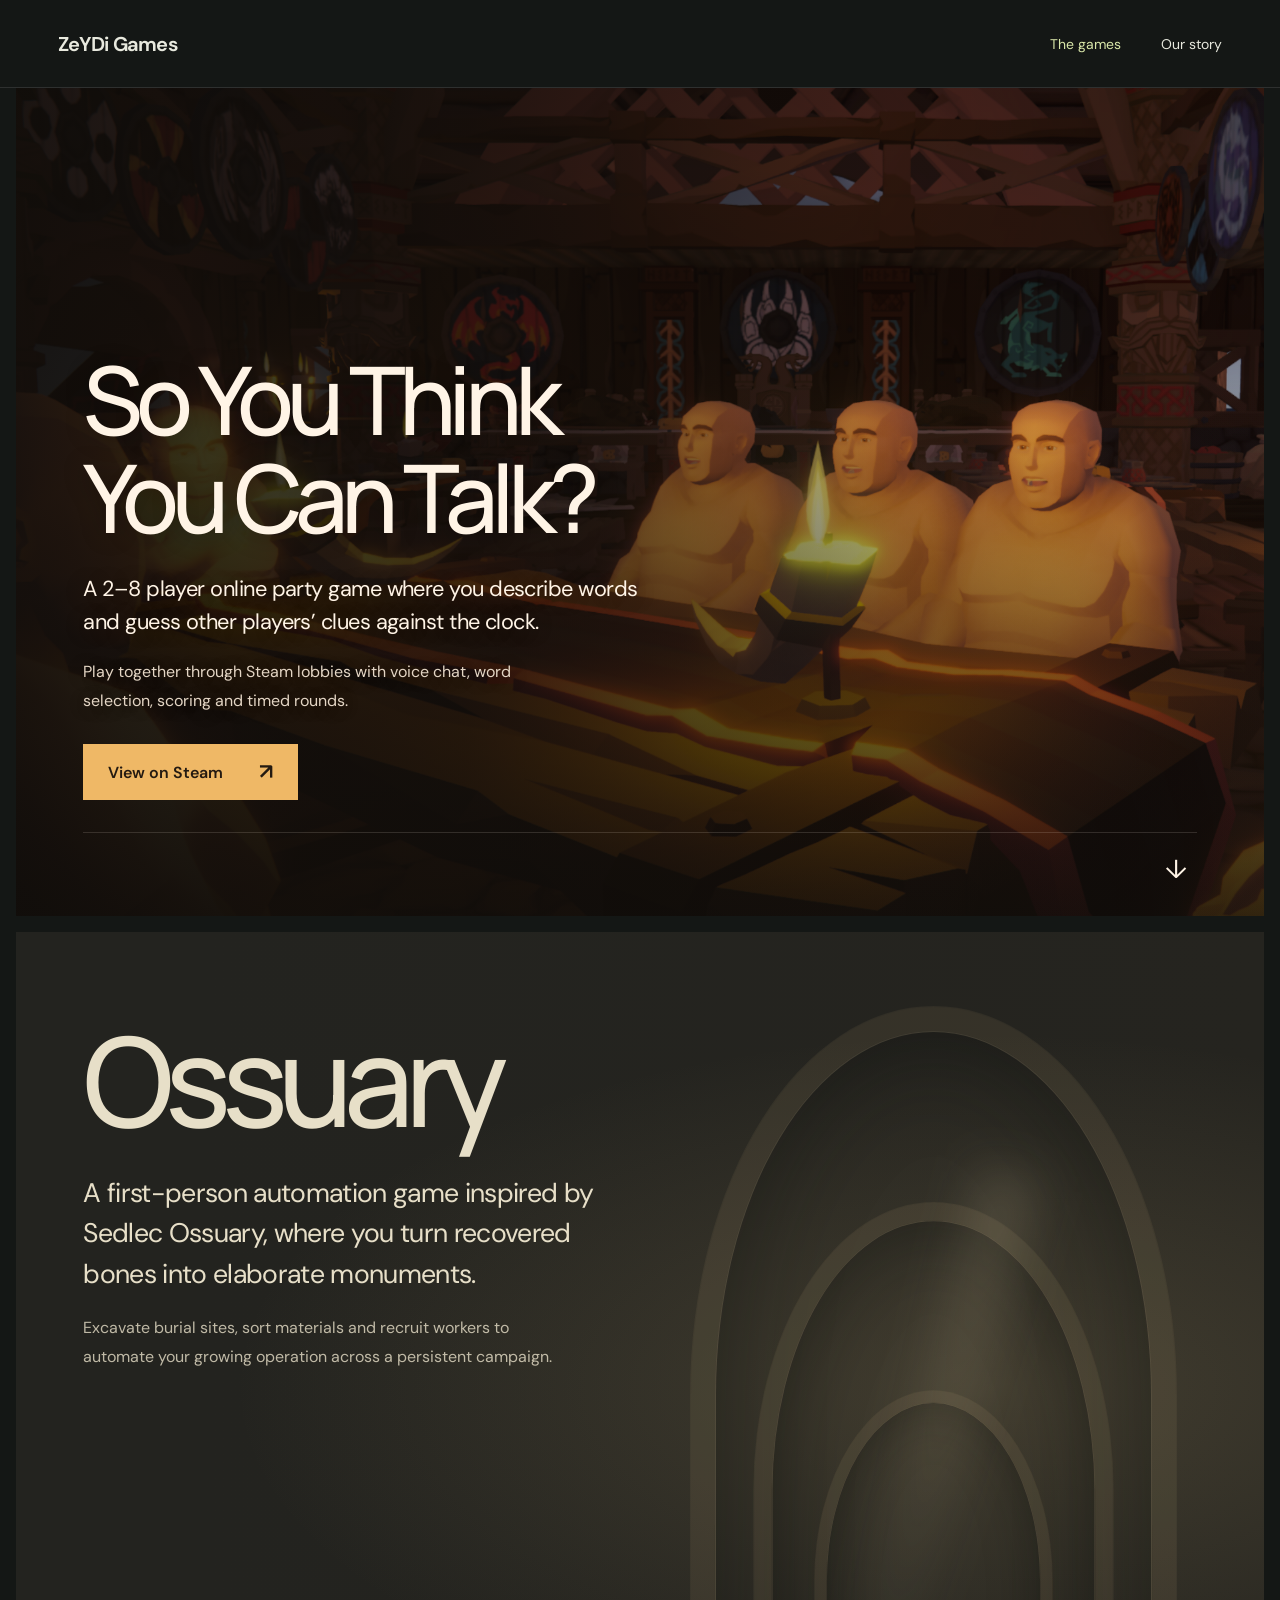
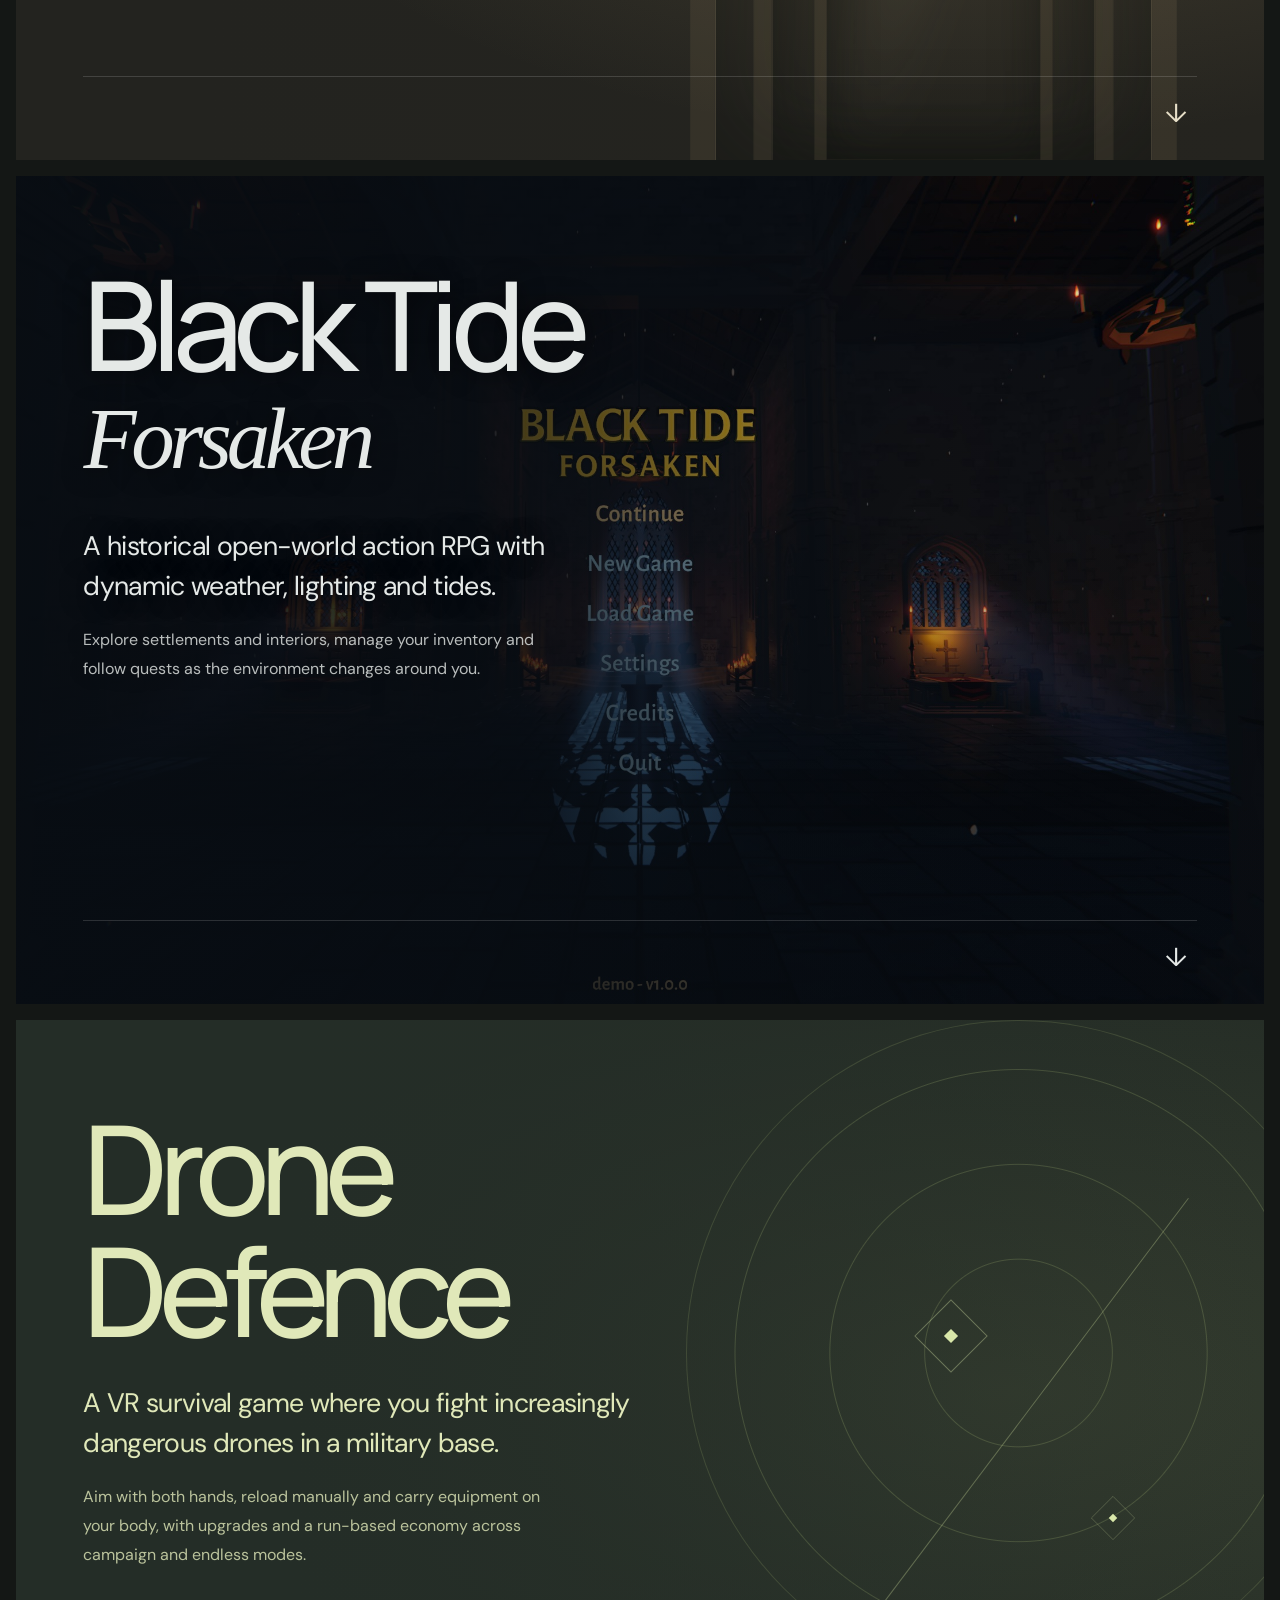
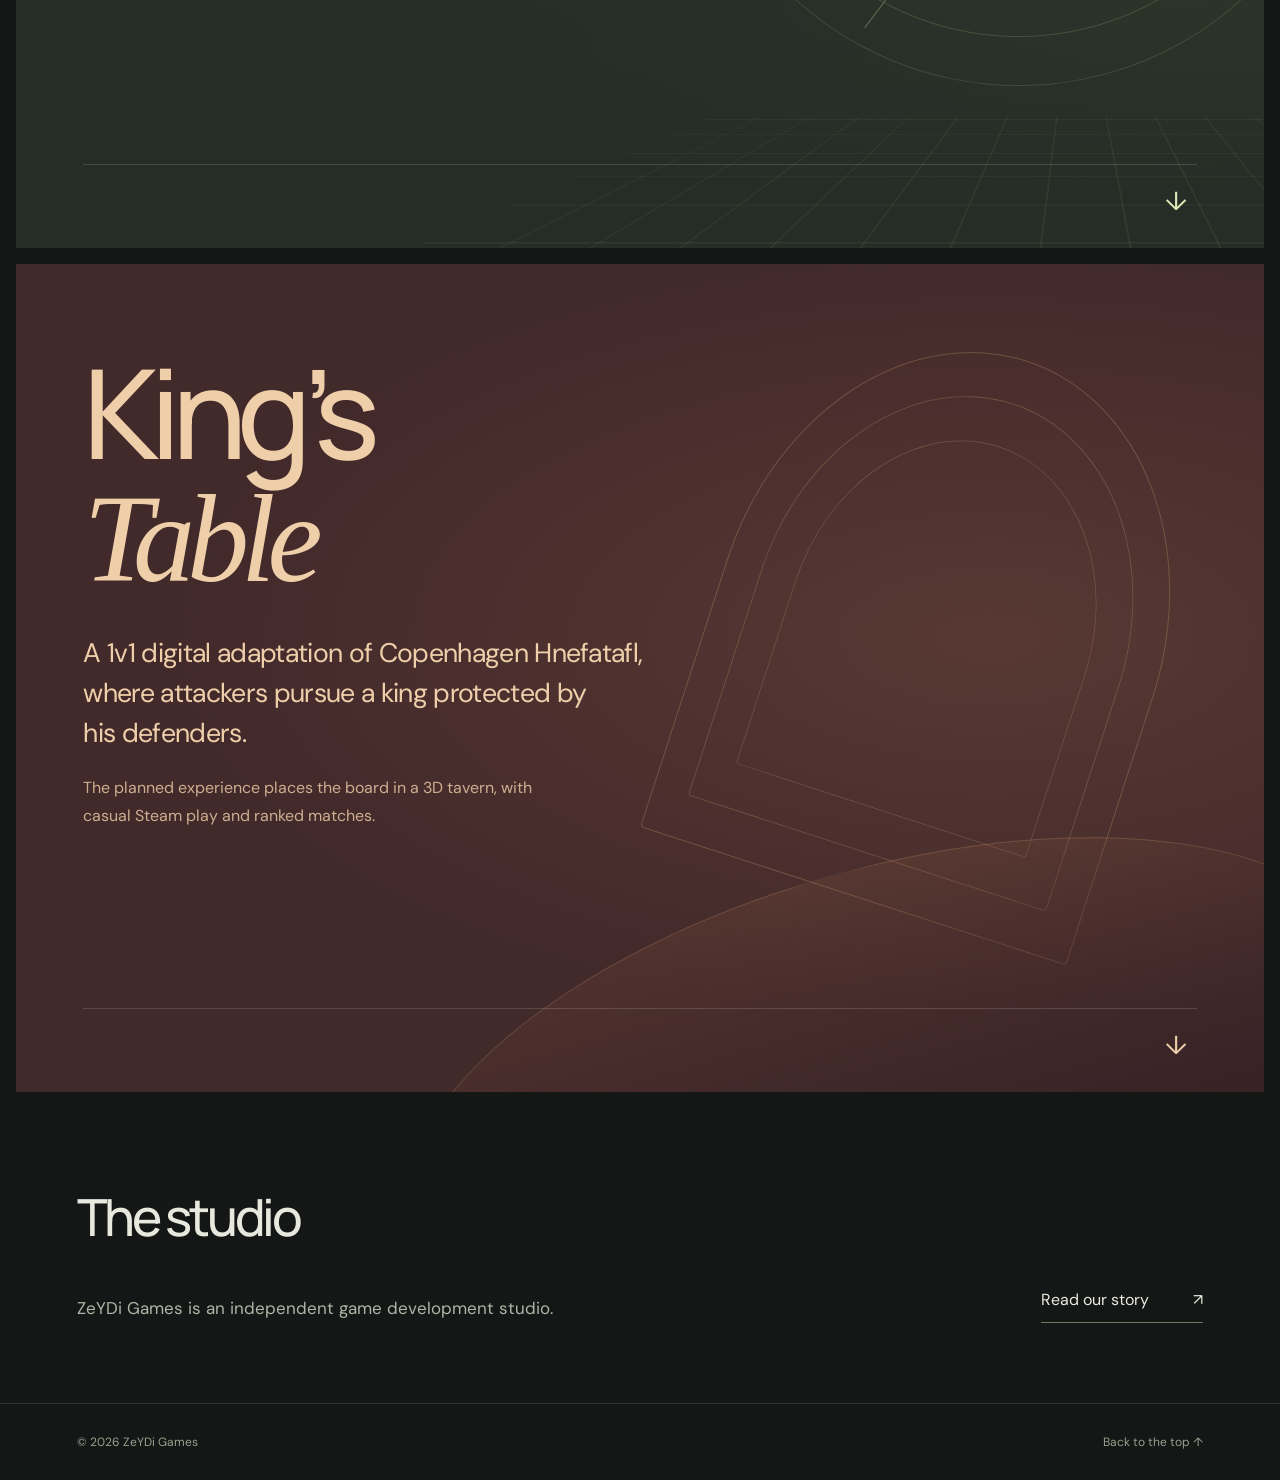
==== commit 369b5921: "Add Black Tide Forsaken artwork to game panel and story collage" ====
--- a/index.html
+++ b/index.html
@@ -48,8 +48,8 @@
         <div class="panel-foot"><a href="#black-tide" aria-label="Next game: Black Tide Forsaken">↓</a></div>
       </section>
       <section class="game tide" id="black-tide" aria-labelledby="tide-title">
-        <div class="scene" aria-hidden="true">
-          <div class="moon"></div><div class="sea sea-back"></div><div class="sea sea-front"></div>
+        <div class="promo-art">
+          <img src="assets/black-tide/church.jpg" width="2560" height="1440" loading="lazy" decoding="async" alt="Black Tide: Forsaken's main menu inside a candlelit stone church.">
         </div>
         <div class="game-content">
           <h2 id="tide-title">Black Tide<span class="subtitle">Forsaken</span></h2>
--- a/styles.css
+++ b/styles.css
@@ -32,12 +32,11 @@
 .arch-two{transform:scale(.74);transform-origin:bottom}
 .arch-three{transform:scale(.49);transform-origin:bottom}
 .light{position:absolute;right:24%;width:5%;top:28%;height:72%;background:linear-gradient(#e7d5a926,transparent);filter:blur(23px);transform:rotate(15deg)}
-.tide{background:#122e34;color:#d9e7df}
-.tide .scene{background:radial-gradient(ellipse at 80% 35%,#5c989133,transparent 50%),linear-gradient(110deg,#10272d,transparent)}
+.tide{background:#10151b;color:#e5e9e7}
+.tide .promo-art img{object-position:center}
+.tide .promo-art::after{background:linear-gradient(90deg,#080d13eb 0%,#080d13bd 42%,#080d1326 78%),linear-gradient(0deg,#080d1399,transparent 60%)}
+.tide .game-content{text-shadow:0 2px 24px #0008}
 .subtitle{display:block;font-family:Georgia,serif;font-size:.7em;font-style:italic;font-weight:400;line-height:1.25;letter-spacing:-.06em}
-.moon{width:23vw;height:23vw;border-radius:50%;position:absolute;right:13%;top:17%;background:linear-gradient(120deg,#93b7a750,#3b676540 65%,transparent);box-shadow:0 0 90px #80b1a217}
-.sea{position:absolute;bottom:-20%;left:-20%;width:160%;height:52%;background:#173f45;border-radius:45% 45% 0 0;transform:rotate(-12deg);box-shadow:0 -1px #a5c9b825}
-.sea-front{bottom:-30%;background:#102a31;transform:rotate(9deg)}
 .drone{background:#252d26;color:#e0e8b9}
 .drone .scene{background:linear-gradient(90deg,#242d27 22%,transparent),radial-gradient(ellipse at 80% 45%,#cbd48417,transparent 65%)}
 .radar{width:52vw;height:52vw;position:absolute;right:-7%;top:0;border-radius:50%;background:repeating-radial-gradient(circle,transparent 0,transparent calc(20% - 1px),#c6da8830 20%,transparent calc(20% + 1px));border:1px solid #c6da8828}
@@ -78,12 +77,10 @@
 .story-collage{position:absolute;inset:0;z-index:0;display:grid;grid-template-columns:repeat(12,minmax(0,1fr));grid-template-rows:repeat(3,minmax(0,1fr));gap:14px;pointer-events:none}
 .collage-tile{position:relative;overflow:hidden;filter:saturate(.65);opacity:.85}
 .collage-talk{grid-column:1/9;grid-row:1;background:#2b1d15}
-.collage-talk img{display:block;width:100%;height:100%;object-fit:cover;object-position:58% center}
+.collage-tile img{display:block;width:100%;height:100%;object-fit:cover;object-position:58% center}
 .collage-ossuary{grid-column:9/13;grid-row:1;background:radial-gradient(ellipse at 50% 65%,#8c7959,#2d3028 80%)}
 .collage-ossuary::before{content:'';position:absolute;width:68%;height:82%;bottom:-8%;left:16%;border:2px solid #c6b5905c;border-bottom:0;border-radius:50% 50% 0 0;box-shadow:0 0 0 30px #c6b59014,0 0 0 62px #c6b5900d}
-.collage-tide{grid-column:1/5;grid-row:2;background:linear-gradient(160deg,#497d7a,#142f39 80%)}
-.collage-tide::before{content:'';position:absolute;width:65%;aspect-ratio:1;border-radius:50%;right:-15%;top:14%;background:linear-gradient(140deg,#c1d8c859,transparent 80%)}
-.collage-tide::after{content:'';position:absolute;inset:65% -30% -20%;background:#102c34;border-radius:50% 50% 0 0;transform:rotate(-16deg)}
+.collage-tide{grid-column:1/5;grid-row:2;background:#10151b}
 .collage-drone{grid-column:5/13;grid-row:2;background:repeating-radial-gradient(circle at 68% 45%,transparent 0 68px,#b4c28026 69px 70px,transparent 71px 120px),linear-gradient(145deg,#5b6844,#1d2e27)}
 .collage-kings{grid-column:1/13;grid-row:3;background:radial-gradient(ellipse at 28% 40%,#8d6247,#40282c 65%)}
 .collage-kings::before{content:'';position:absolute;width:55%;height:110%;top:18%;left:22%;border:2px solid #e2b78140;border-radius:50%;box-shadow:0 0 0 40px #e2b78112,0 0 0 80px #e2b78109;transform:rotate(-20deg)}
@@ -113,7 +110,6 @@
 .panel-foot{left:7%;right:7%;bottom:25px}
 .scene{opacity:.65}
 .arch{width:65%;right:-8%;height:65%}
-.moon{width:55vw;height:55vw;right:-8%;top:43%}
 .radar{width:95vw;height:95vw;top:36%;right:-33%}
 .target{top:68%;right:16%}
 .target-two{top:81%;right:40%}
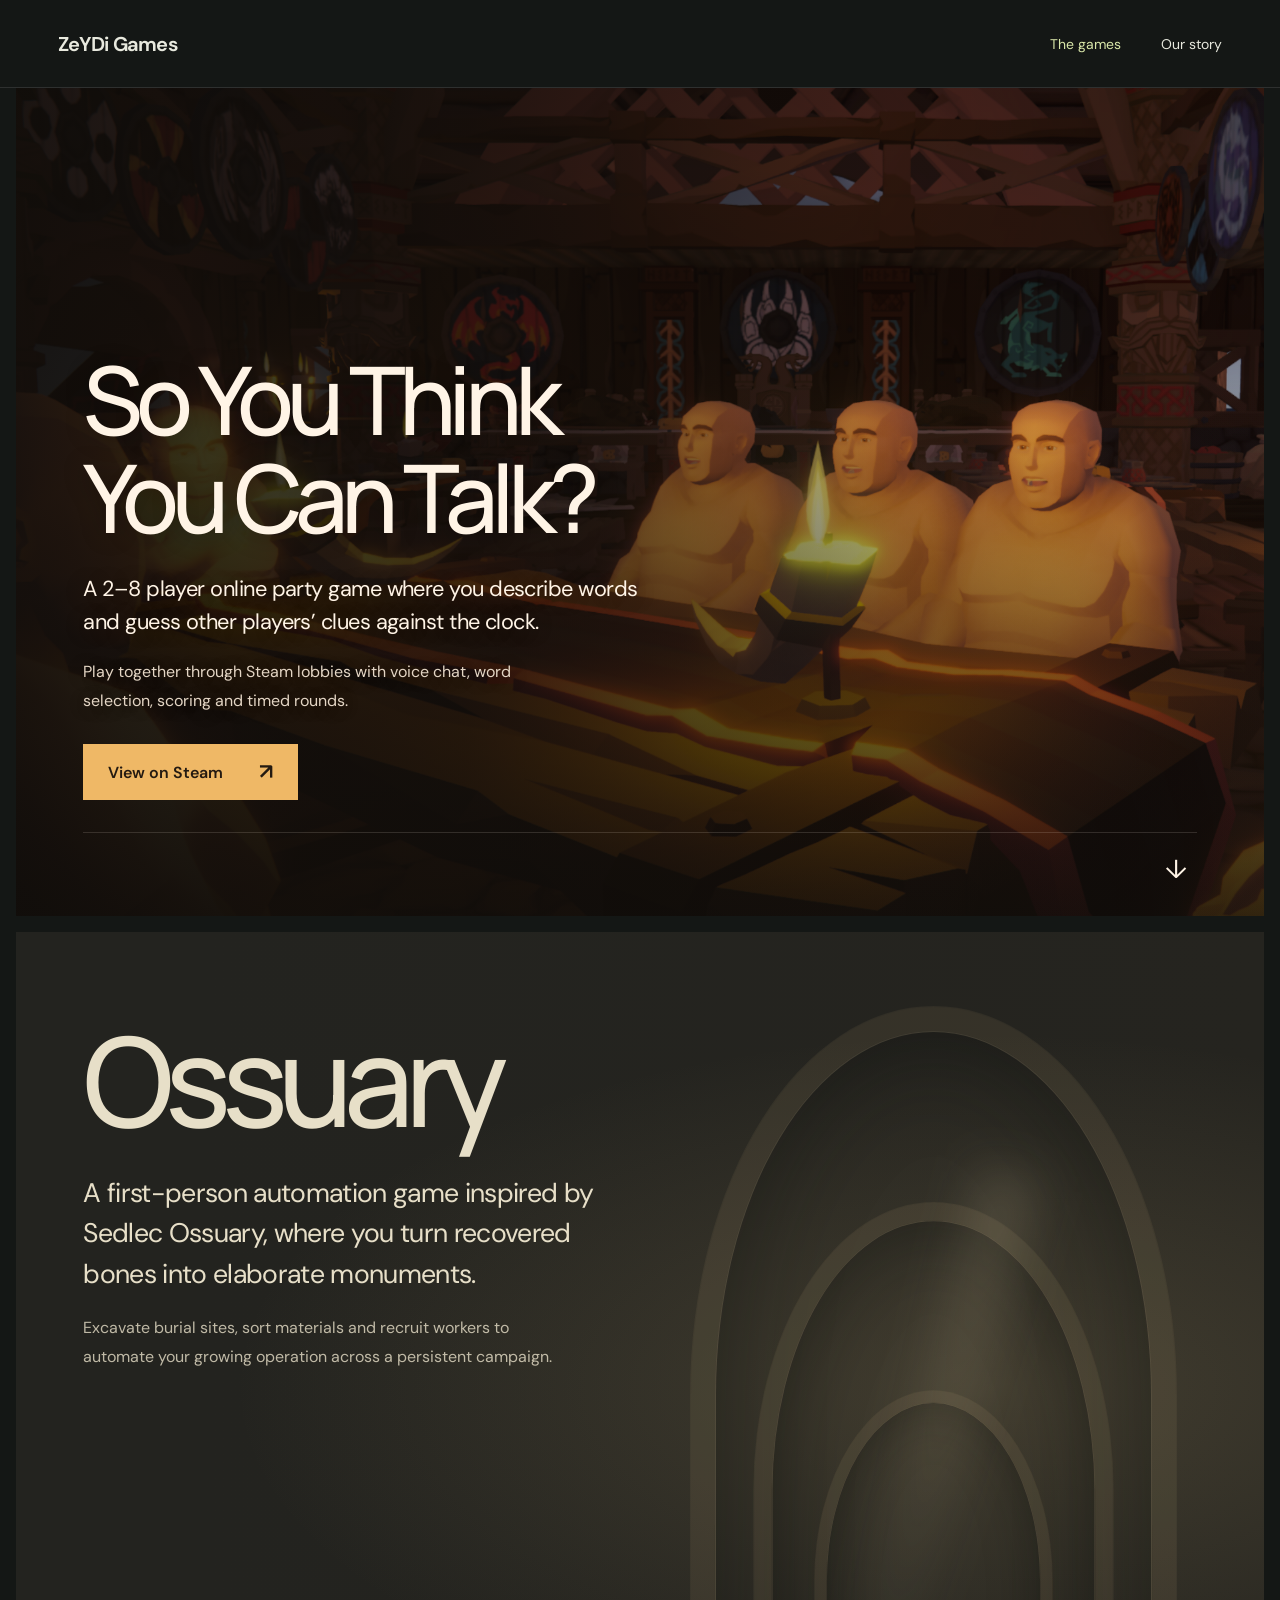
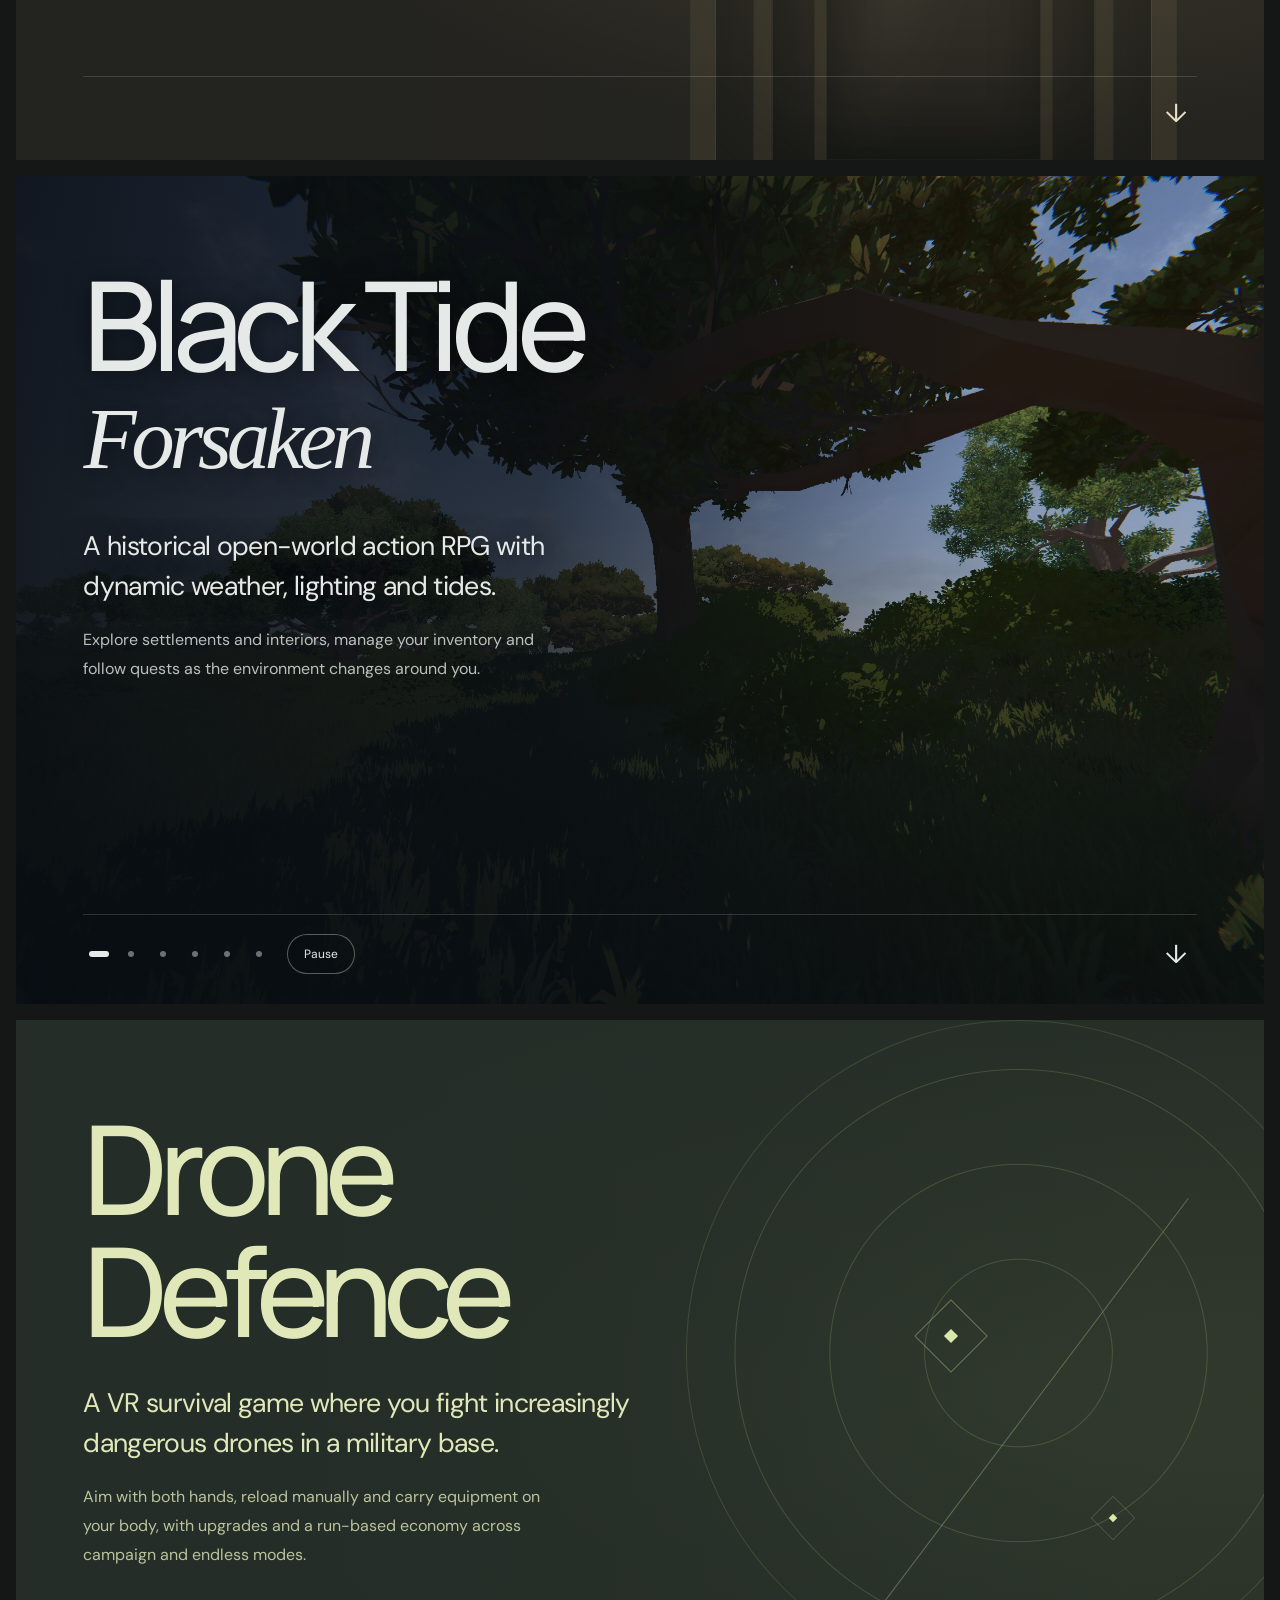
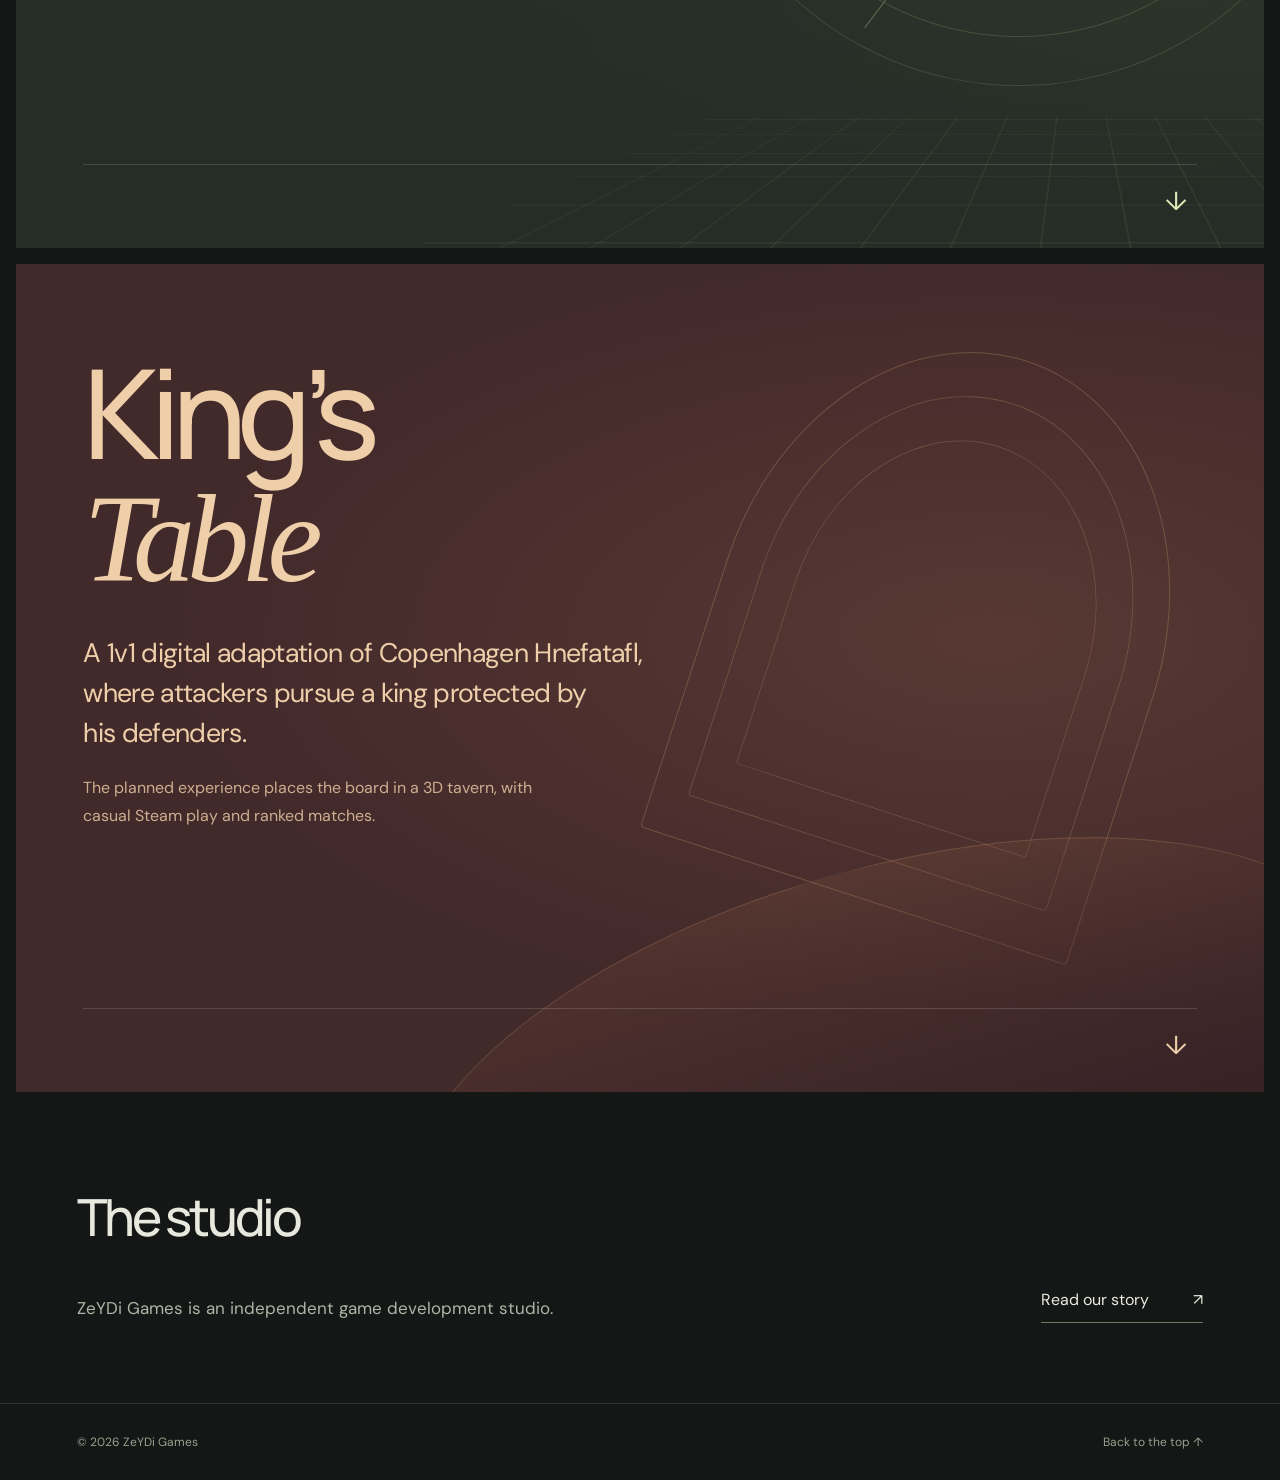
==== commit ad6f8192: "Add a fading Black Tide screenshot slideshow with playback controls" ====
--- a/index.html
+++ b/index.html
@@ -48,15 +48,34 @@
         <div class="panel-foot"><a href="#black-tide" aria-label="Next game: Black Tide Forsaken">↓</a></div>
       </section>
       <section class="game tide" id="black-tide" aria-labelledby="tide-title">
-        <div class="promo-art">
-          <img src="assets/black-tide/church.jpg" width="2560" height="1440" loading="lazy" decoding="async" alt="Black Tide: Forsaken's main menu inside a candlelit stone church.">
+        <div class="promo-art game-slideshow" data-slideshow aria-hidden="true">
+          <img class="game-slide is-active" src="assets/black-tide/environment.jpg" width="2560" height="1440" loading="lazy" decoding="async" alt="">
+          <img class="game-slide" src="assets/black-tide/dining-night.jpg" width="2560" height="1440" loading="lazy" decoding="async" alt="">
+          <img class="game-slide" src="assets/black-tide/cuthberts-isle.jpg" width="2560" height="1440" loading="lazy" decoding="async" alt="">
+          <img class="game-slide" src="assets/black-tide/church-night.jpg" width="2560" height="1440" loading="lazy" decoding="async" alt="">
+          <img class="game-slide" src="assets/black-tide/main-menu-tree.jpg" width="2560" height="1440" loading="lazy" decoding="async" alt="">
+          <img class="game-slide" src="assets/black-tide/moon.jpg" width="2560" height="1440" loading="lazy" decoding="async" alt="">
         </div>
         <div class="game-content">
           <h2 id="tide-title">Black Tide<span class="subtitle">Forsaken</span></h2>
           <p class="game-line">A historical open-world action RPG with dynamic weather, lighting and tides.</p>
           <p class="description">Explore settlements and interiors, manage your inventory and follow quests as the environment changes around you.</p>
         </div>
-        <div class="panel-foot"><a href="#drone-defence" aria-label="Next game: Drone Defence">↓</a></div>
+        <div class="panel-foot">
+          <div class="slideshow-controls" role="group" aria-label="Black Tide screenshot controls" hidden>
+            <div class="slideshow-dots">
+              <button class="slide-dot" type="button" data-slide="0" aria-label="Show woodland screenshot" aria-pressed="true"></button>
+              <button class="slide-dot" type="button" data-slide="1" aria-label="Show dining hall at night" aria-pressed="false"></button>
+              <button class="slide-dot" type="button" data-slide="2" aria-label="Show Cuthbert's Isle at sunrise" aria-pressed="false"></button>
+              <button class="slide-dot" type="button" data-slide="3" aria-label="Show church interior at night" aria-pressed="false"></button>
+              <button class="slide-dot" type="button" data-slide="4" aria-label="Show castle and tree at sunset" aria-pressed="false"></button>
+              <button class="slide-dot" type="button" data-slide="5" aria-label="Show moonlit church exterior" aria-pressed="false"></button>
+            </div>
+            <button class="slideshow-toggle" type="button" aria-label="Pause Black Tide slideshow">Pause</button>
+          </div>
+          <span class="sr-only" data-slide-status aria-live="polite" aria-atomic="true"></span>
+          <a href="#drone-defence" aria-label="Next game: Drone Defence">↓</a>
+        </div>
       </section>
       <section class="game drone" id="drone-defence" aria-labelledby="drone-title">
         <div class="scene" aria-hidden="true">
--- a/styles.css
+++ b/styles.css
@@ -5,6 +5,7 @@
 body{margin:0;background:var(--ink);color:var(--paper);font-family:'DM Sans',Arial,sans-serif;-webkit-font-smoothing:antialiased}
 a{color:inherit;text-decoration:none}
 a:focus-visible{outline:2px solid currentColor;outline-offset:8px}
+button:focus-visible{outline:2px solid currentColor;outline-offset:3px}
 ::selection{background:#d6e79b;color:#141715}
 .skip{position:fixed;top:-100px;left:20px;z-index:20;padding:16px;background:var(--paper);color:var(--ink)}
 .skip:focus{top:12px}
@@ -36,6 +37,17 @@
 .tide .promo-art img{object-position:center}
 .tide .promo-art::after{background:linear-gradient(90deg,#080d13eb 0%,#080d13bd 42%,#080d1326 78%),linear-gradient(0deg,#080d1399,transparent 60%)}
 .tide .game-content{text-shadow:0 2px 24px #0008}
+.game-slideshow .game-slide{position:absolute;inset:0;opacity:0;transition:opacity 1.2s ease}
+.game-slideshow .game-slide.is-active{opacity:1}
+.slideshow-controls{display:flex;align-items:center;gap:12px;margin-right:auto}
+.slideshow-controls[hidden]{display:none}
+.slideshow-dots{display:flex;align-items:center}
+.slide-dot{position:relative;width:32px;height:40px;padding:0;border:0;background:transparent;color:inherit;cursor:pointer}
+.slide-dot::after{content:'';position:absolute;top:50%;left:50%;width:6px;height:6px;border-radius:99px;background:currentColor;opacity:.45;transform:translate(-50%,-50%);transition:width .2s,opacity .2s}
+.slide-dot[aria-pressed="true"]::after{width:20px;opacity:1}
+.slide-dot:hover::after{opacity:1}
+.slideshow-toggle{min-width:68px;min-height:40px;padding:8px 14px;border:1px solid #e5e9e75c;border-radius:99px;background:#080d1366;color:inherit;font:inherit;font-size:12px;cursor:pointer}
+.slideshow-toggle:hover{background:#e5e9e71a;border-color:#e5e9e799}
 .subtitle{display:block;font-family:Georgia,serif;font-size:.7em;font-style:italic;font-weight:400;line-height:1.25;letter-spacing:-.06em}
 .drone{background:#252d26;color:#e0e8b9}
 .drone .scene{background:linear-gradient(90deg,#242d27 22%,transparent),radial-gradient(ellipse at 80% 45%,#cbd48417,transparent 65%)}
@@ -108,6 +120,9 @@
 .game h2{font-size:clamp(65px,13vw,100px)}
 .game .game-line{font-size:22px;max-width:440px;margin-top:28px}
 .panel-foot{left:7%;right:7%;bottom:25px}
+.slide-dot{width:24px}
+.slideshow-controls{gap:8px}
+.slideshow-toggle{min-width:60px;padding:8px 10px}
 .scene{opacity:.65}
 .arch{width:65%;right:-8%;height:65%}
 .radar{width:95vw;height:95vw;top:36%;right:-33%}
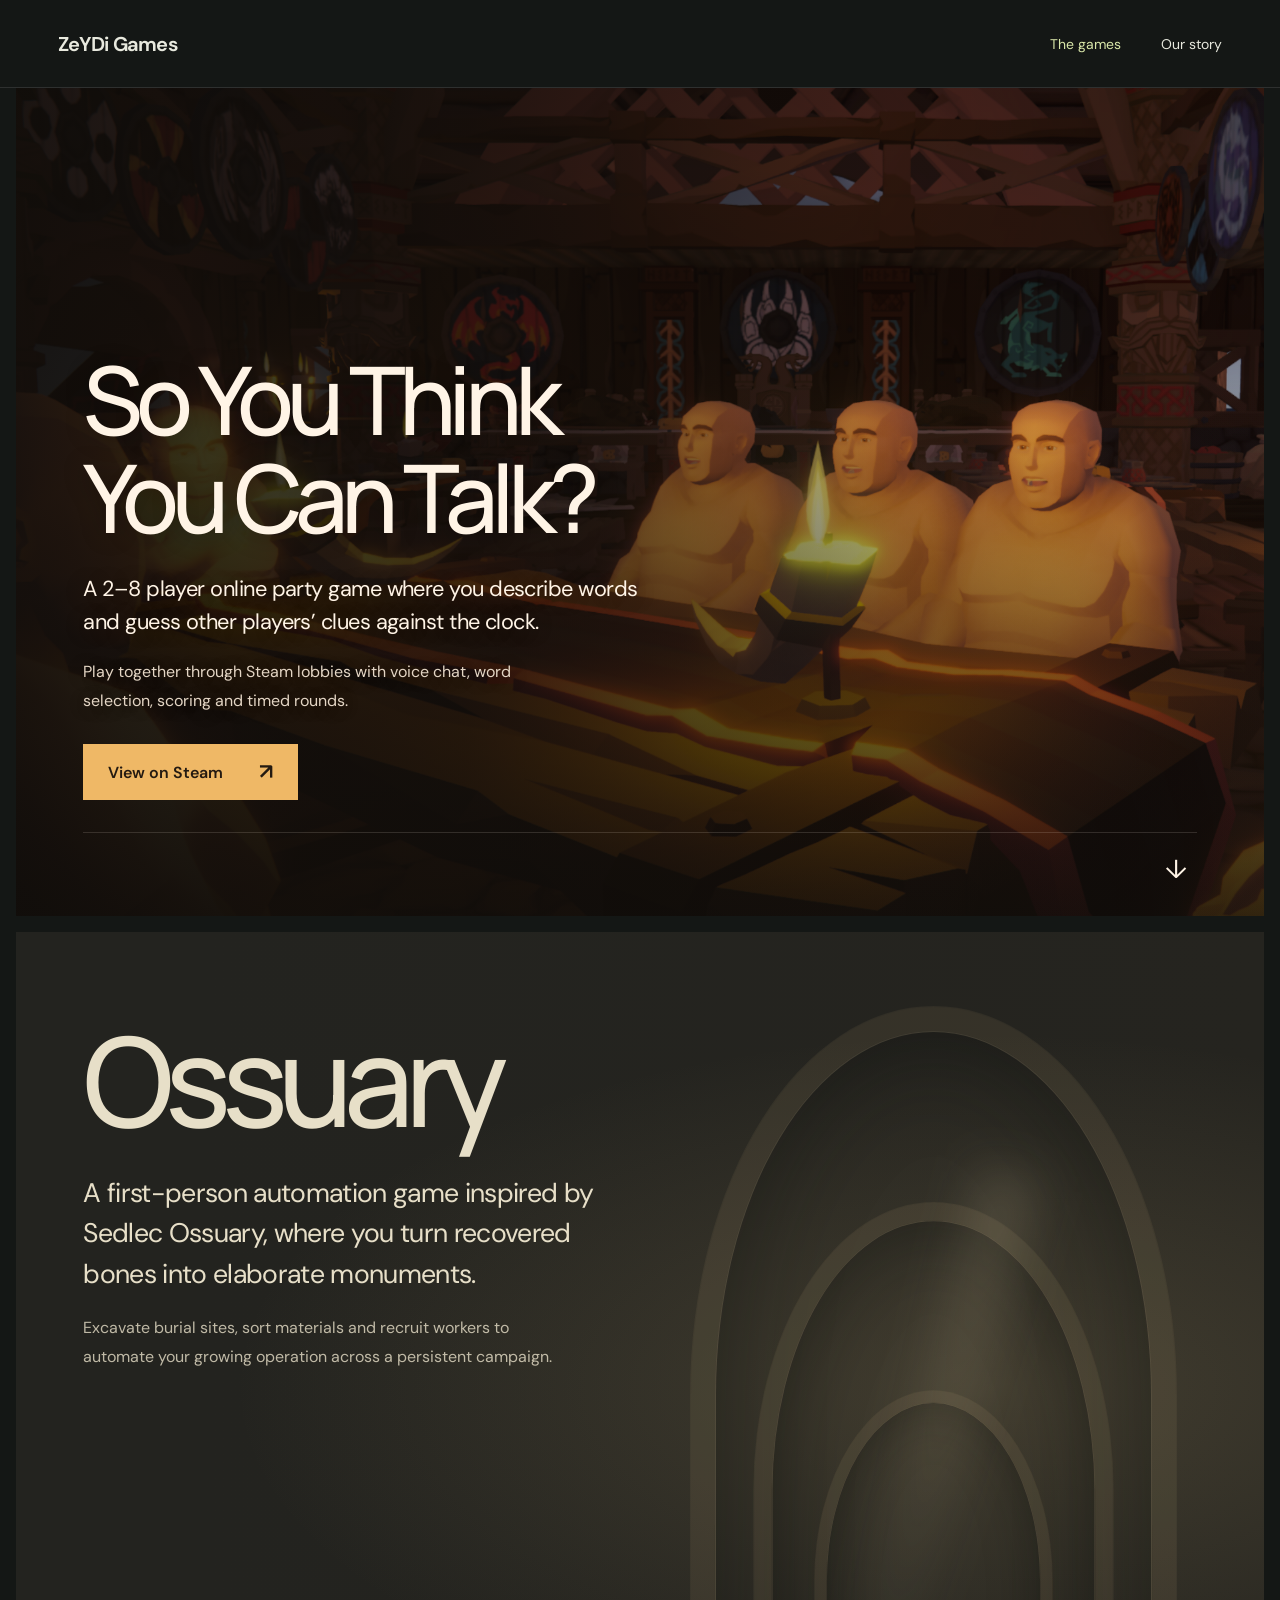
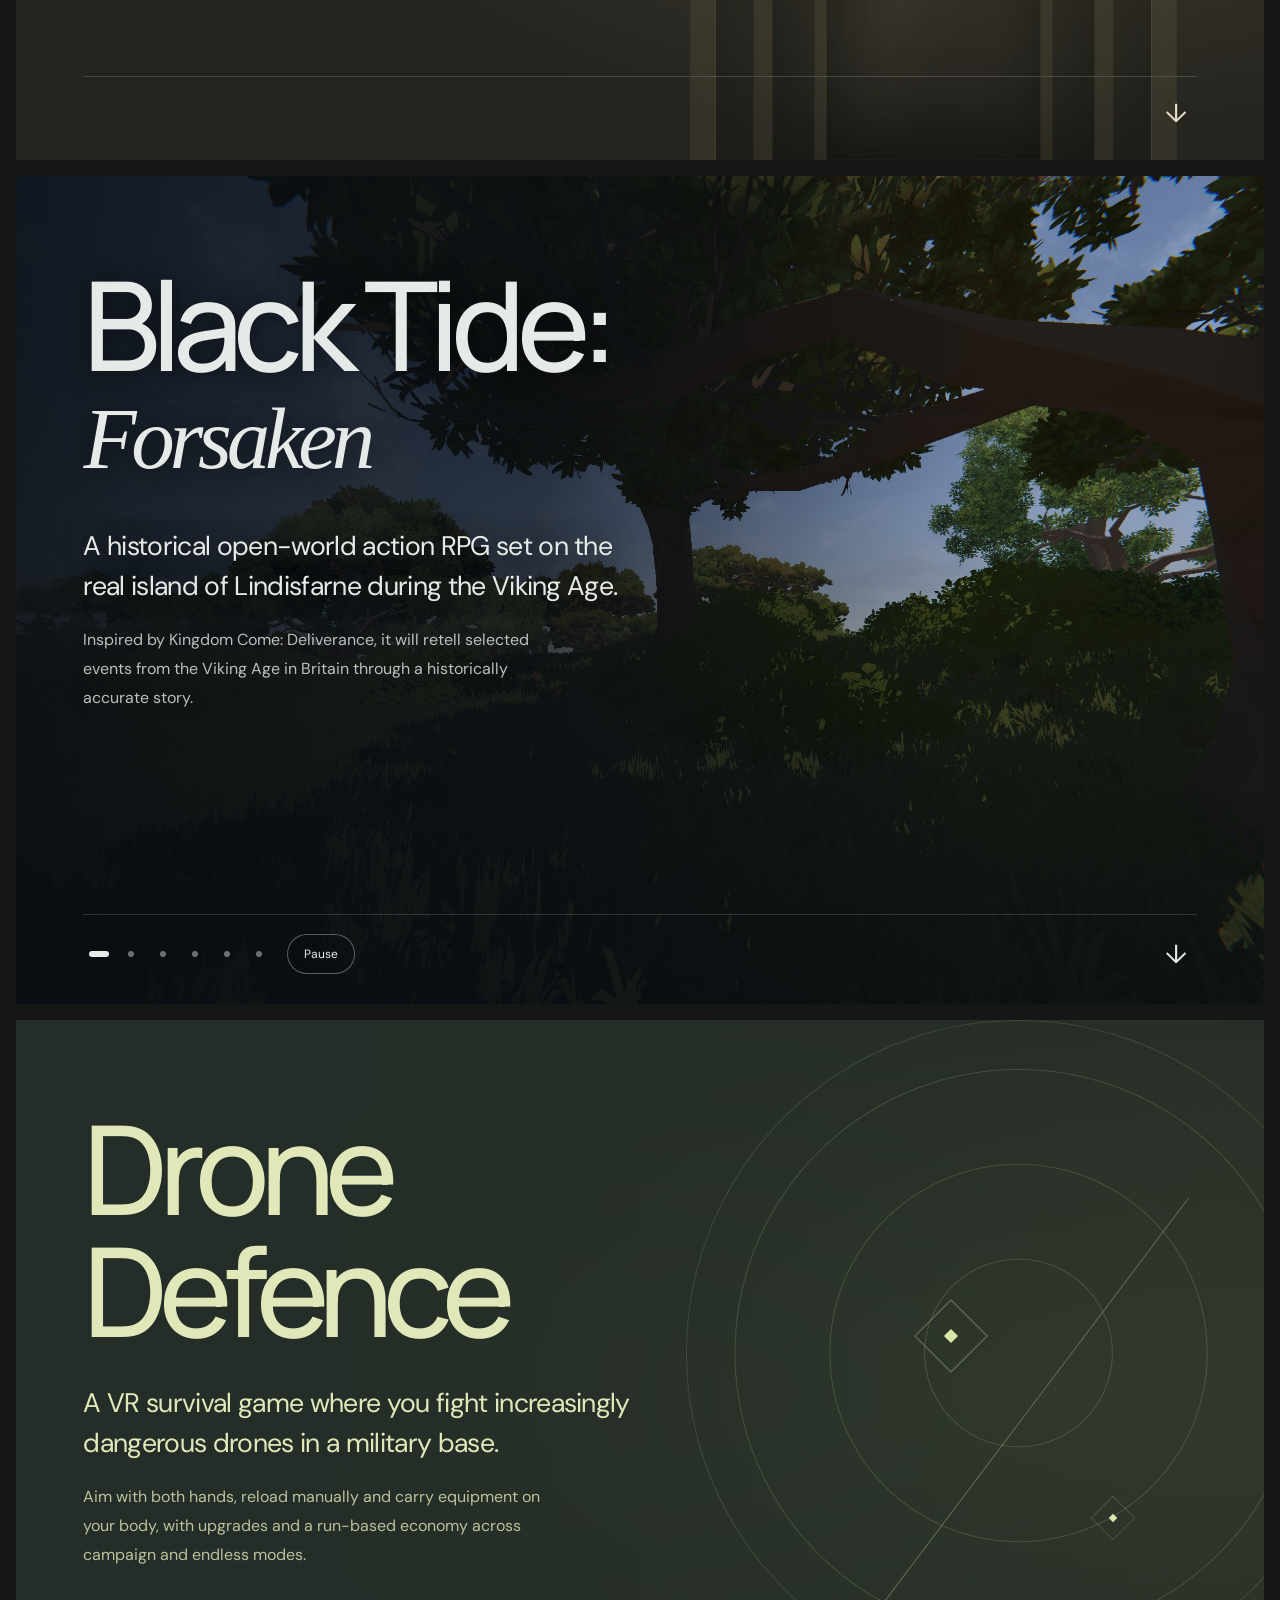
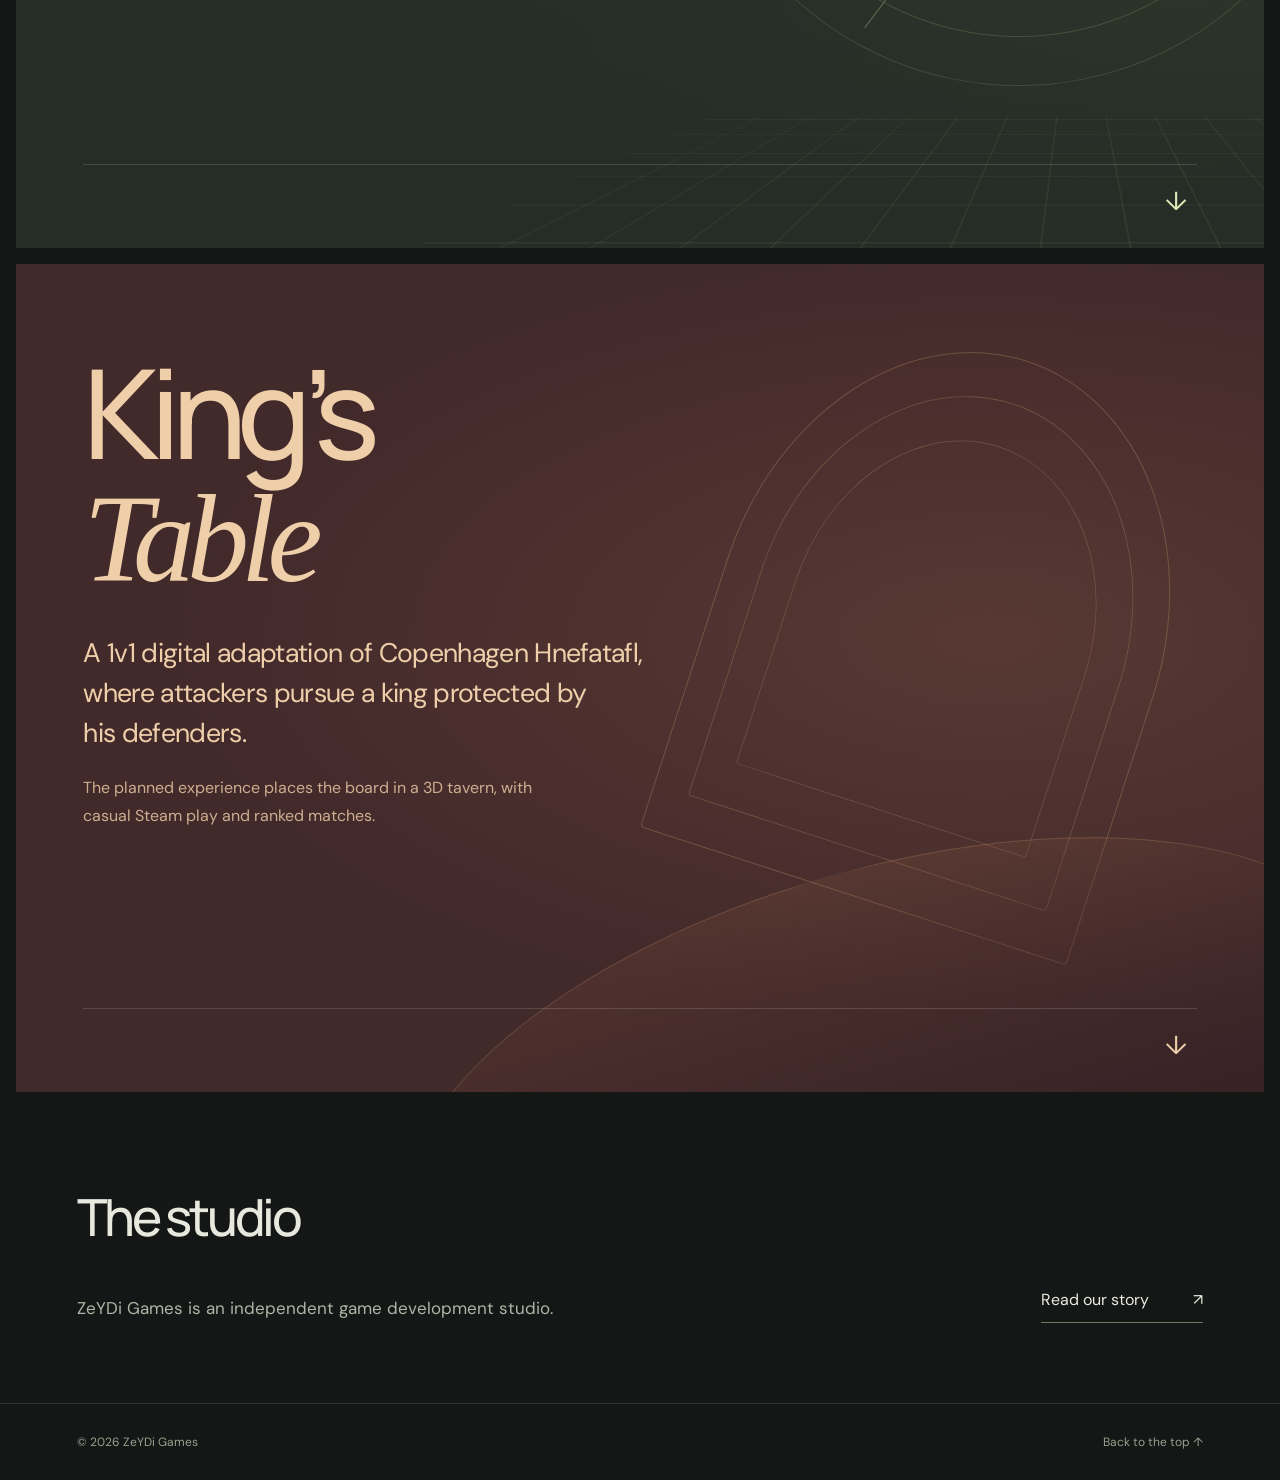
==== commit 0e1a6512: "Enable gallery autoplay and expand Black Tide historical setting" ====
--- a/index.html
+++ b/index.html
@@ -45,7 +45,7 @@
           <p class="game-line">A first-person automation game inspired by Sedlec Ossuary, where you turn recovered bones into elaborate monuments.</p>
           <p class="description">Excavate burial sites, sort materials and recruit workers to automate your growing operation across a persistent campaign.</p>
         </div>
-        <div class="panel-foot"><a href="#black-tide" aria-label="Next game: Black Tide Forsaken">↓</a></div>
+        <div class="panel-foot"><a href="#black-tide" aria-label="Next game: Black Tide: Forsaken">↓</a></div>
       </section>
       <section class="game tide" id="black-tide" aria-labelledby="tide-title">
         <div class="promo-art game-slideshow" data-slideshow aria-hidden="true">
@@ -57,9 +57,9 @@
           <img class="game-slide" src="assets/black-tide/moon.jpg" width="2560" height="1440" loading="lazy" decoding="async" alt="">
         </div>
         <div class="game-content">
-          <h2 id="tide-title">Black Tide<span class="subtitle">Forsaken</span></h2>
-          <p class="game-line">A historical open-world action RPG with dynamic weather, lighting and tides.</p>
-          <p class="description">Explore settlements and interiors, manage your inventory and follow quests as the environment changes around you.</p>
+          <h2 id="tide-title">Black Tide:<span class="subtitle">Forsaken</span></h2>
+          <p class="game-line">A historical open-world action RPG set on the real island of Lindisfarne during the Viking Age.</p>
+          <p class="description">Inspired by Kingdom Come: Deliverance, it will retell selected events from the Viking Age in Britain through a historically accurate story.</p>
         </div>
         <div class="panel-foot">
           <div class="slideshow-controls" role="group" aria-label="Black Tide screenshot controls" hidden>
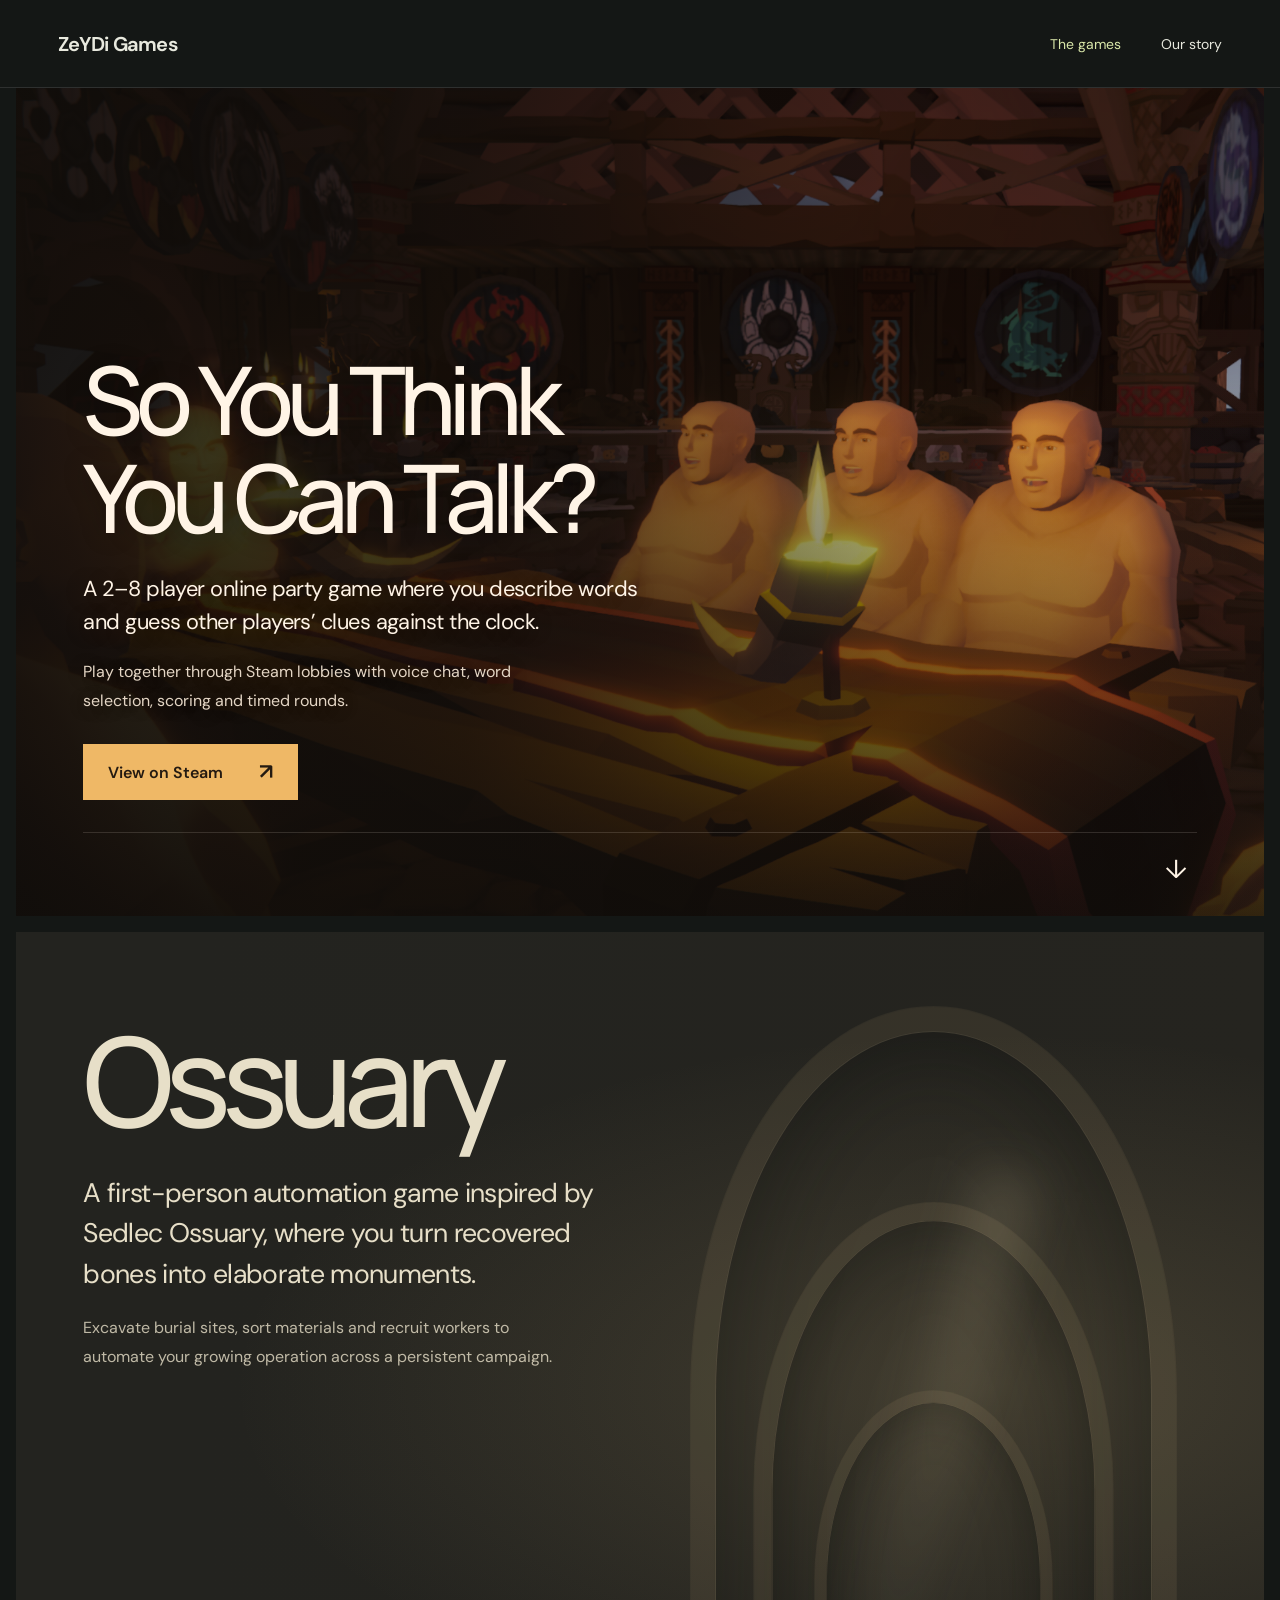
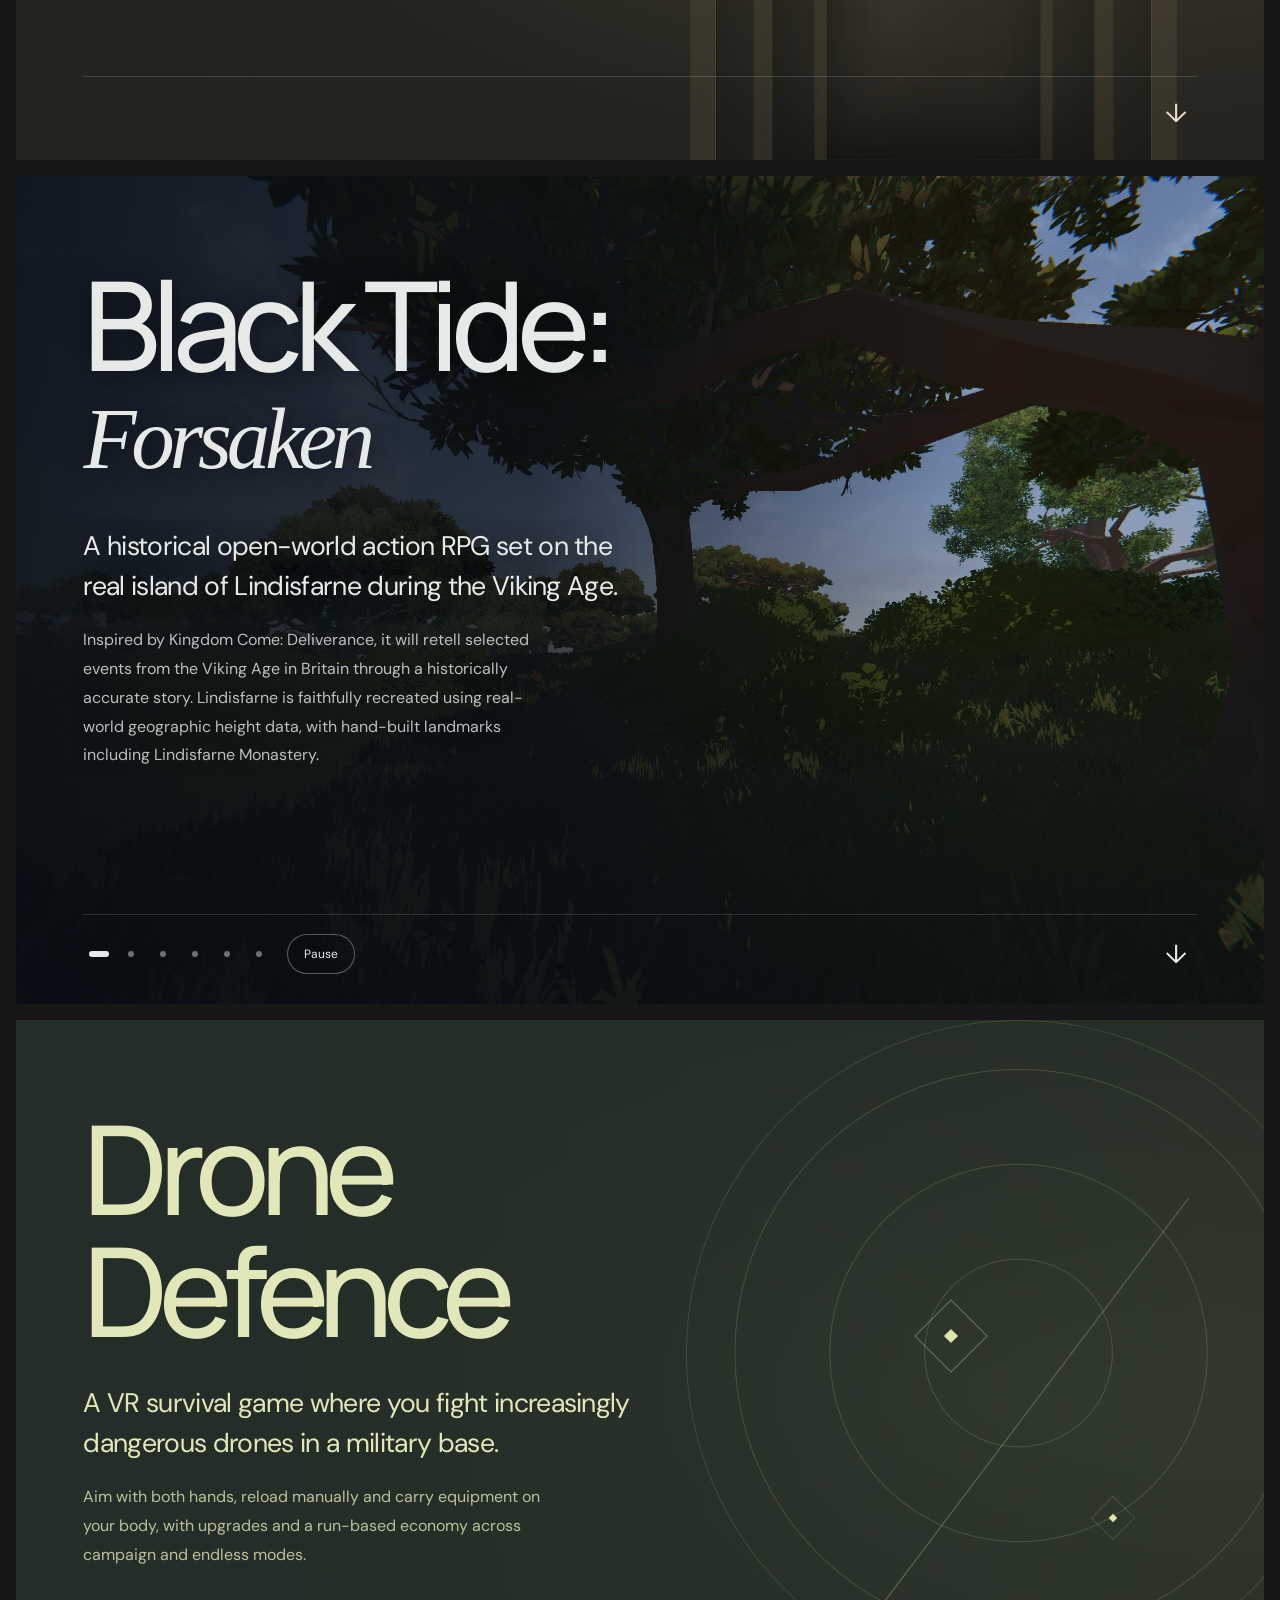
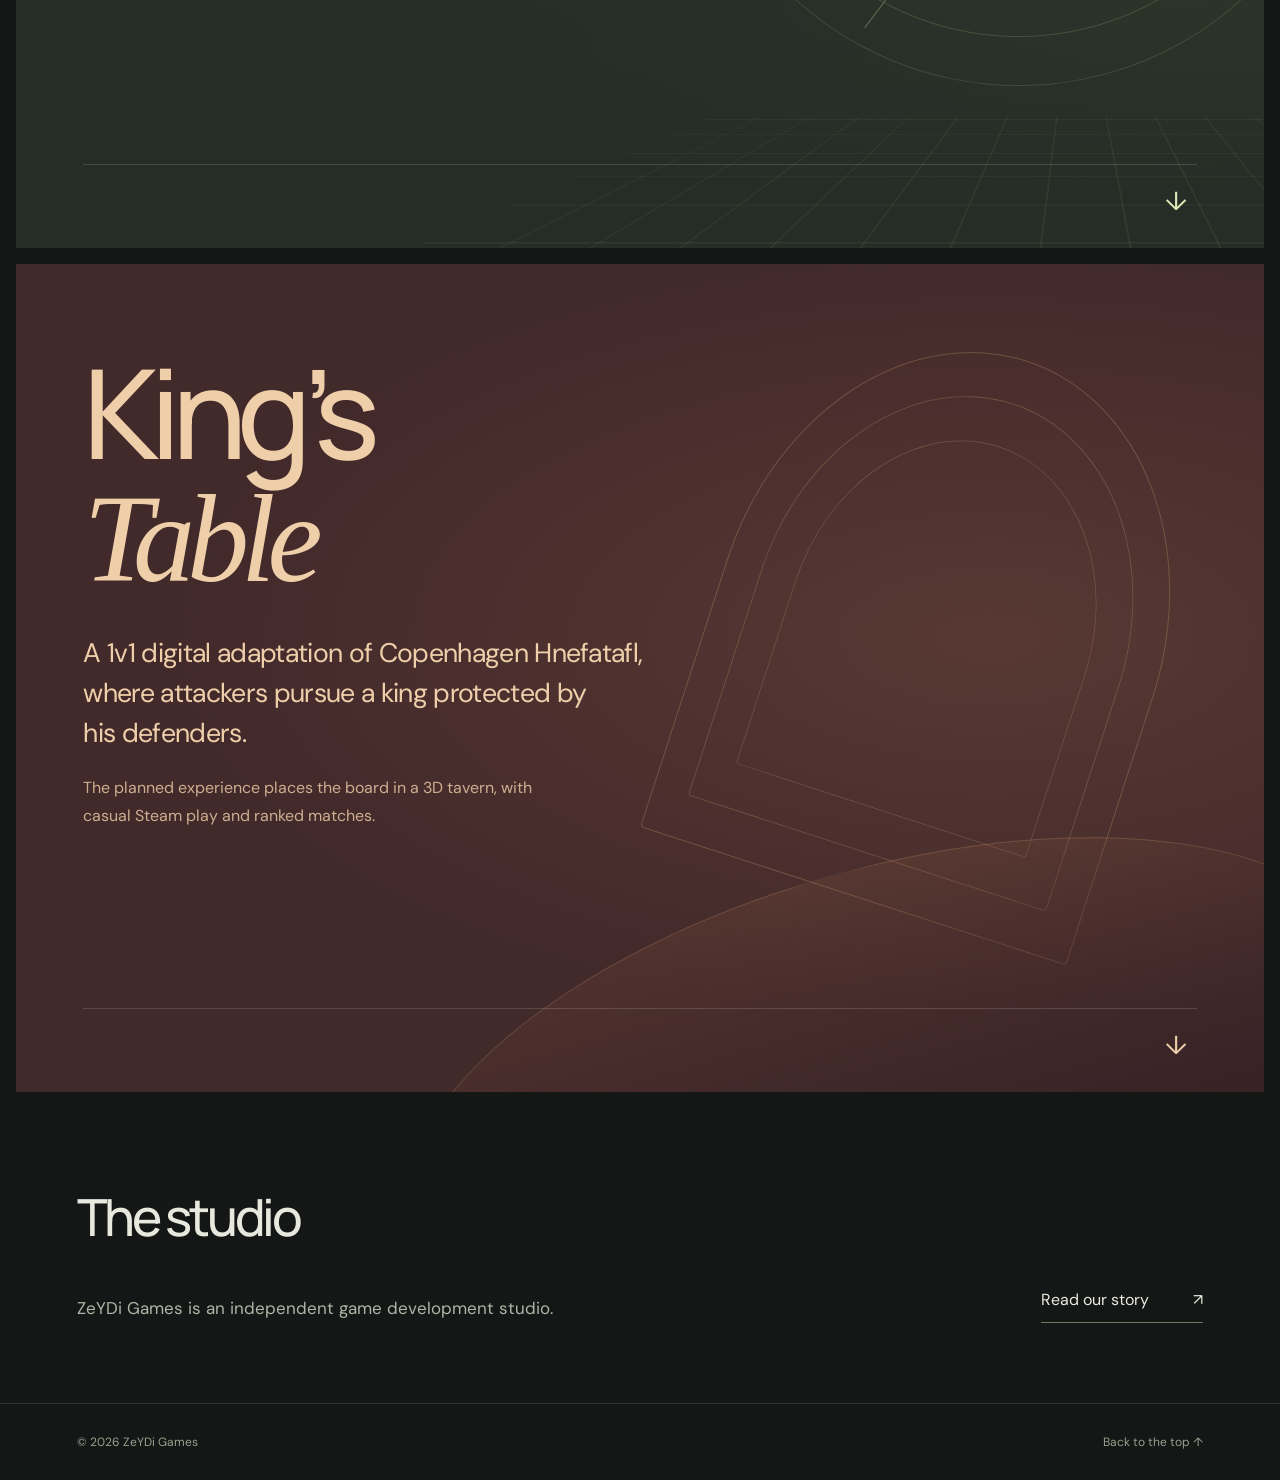
==== commit 526883e1: "Describe Black Tide terrain data and hand-built Lindisfarne landmarks" ====
--- a/index.html
+++ b/index.html
@@ -59,7 +59,7 @@
         <div class="game-content">
           <h2 id="tide-title">Black Tide:<span class="subtitle">Forsaken</span></h2>
           <p class="game-line">A historical open-world action RPG set on the real island of Lindisfarne during the Viking Age.</p>
-          <p class="description">Inspired by Kingdom Come: Deliverance, it will retell selected events from the Viking Age in Britain through a historically accurate story.</p>
+          <p class="description">Inspired by Kingdom Come: Deliverance, it will retell selected events from the Viking Age in Britain through a historically accurate story. Lindisfarne is faithfully recreated using real-world geographic height data, with hand-built landmarks including Lindisfarne Monastery.</p>
         </div>
         <div class="panel-foot">
           <div class="slideshow-controls" role="group" aria-label="Black Tide screenshot controls" hidden>
--- a/styles.css
+++ b/styles.css
@@ -34,6 +34,7 @@
 .arch-three{transform:scale(.49);transform-origin:bottom}
 .light{position:absolute;right:24%;width:5%;top:28%;height:72%;background:linear-gradient(#e7d5a926,transparent);filter:blur(23px);transform:rotate(15deg)}
 .tide{background:#10151b;color:#e5e9e7}
+.game.tide{height:auto;min-height:max(740px,92svh);max-height:none;padding-bottom:116px}
 .tide .promo-art img{object-position:center}
 .tide .promo-art::after{background:linear-gradient(90deg,#080d13eb 0%,#080d13bd 42%,#080d1326 78%),linear-gradient(0deg,#080d1399,transparent 60%)}
 .tide .game-content{text-shadow:0 2px 24px #0008}
@@ -117,6 +118,7 @@
 nav{gap:22px;font-size:12px}
 .games{margin:0 8px}
 .game{padding:65px 7% 28px;min-height:700px;height:90svh;margin-bottom:8px}
+.game.tide{min-height:max(700px,90svh)}
 .game h2{font-size:clamp(65px,13vw,100px)}
 .game .game-line{font-size:22px;max-width:440px;margin-top:28px}
 .panel-foot{left:7%;right:7%;bottom:25px}
